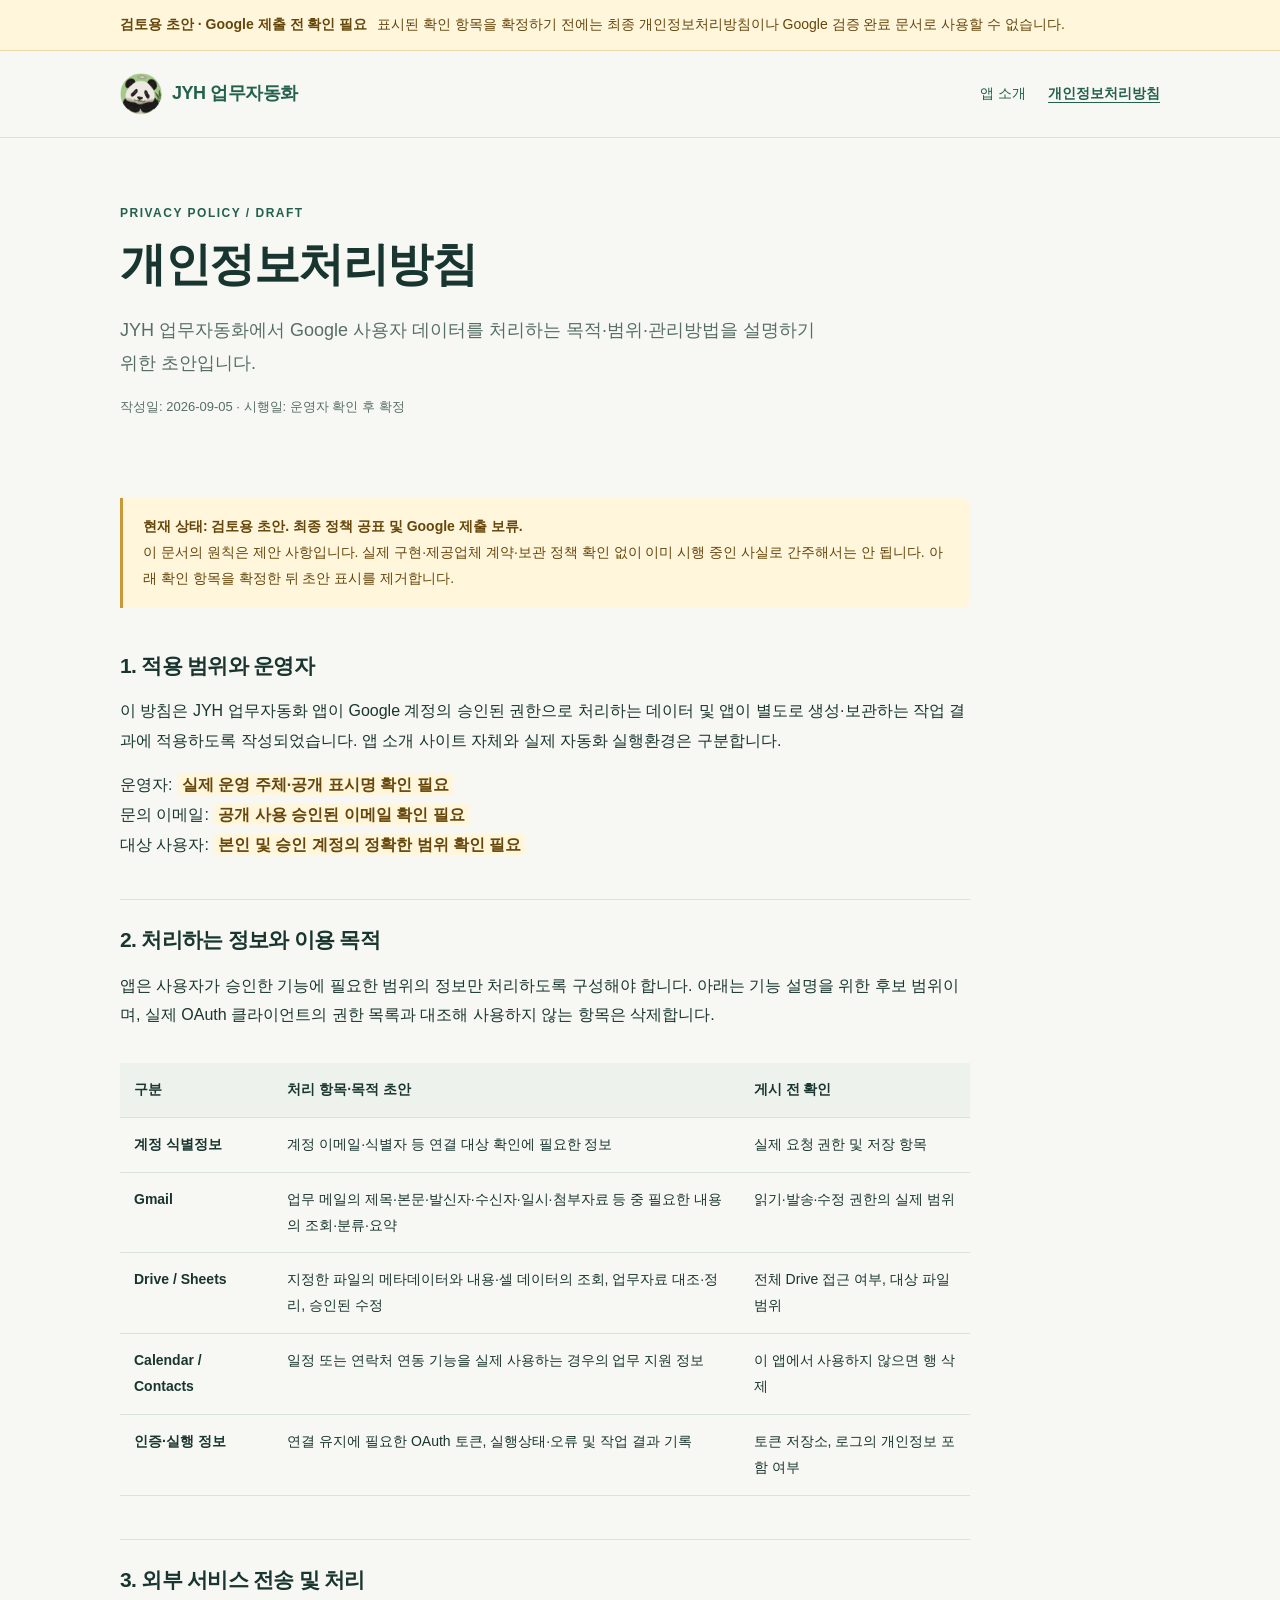
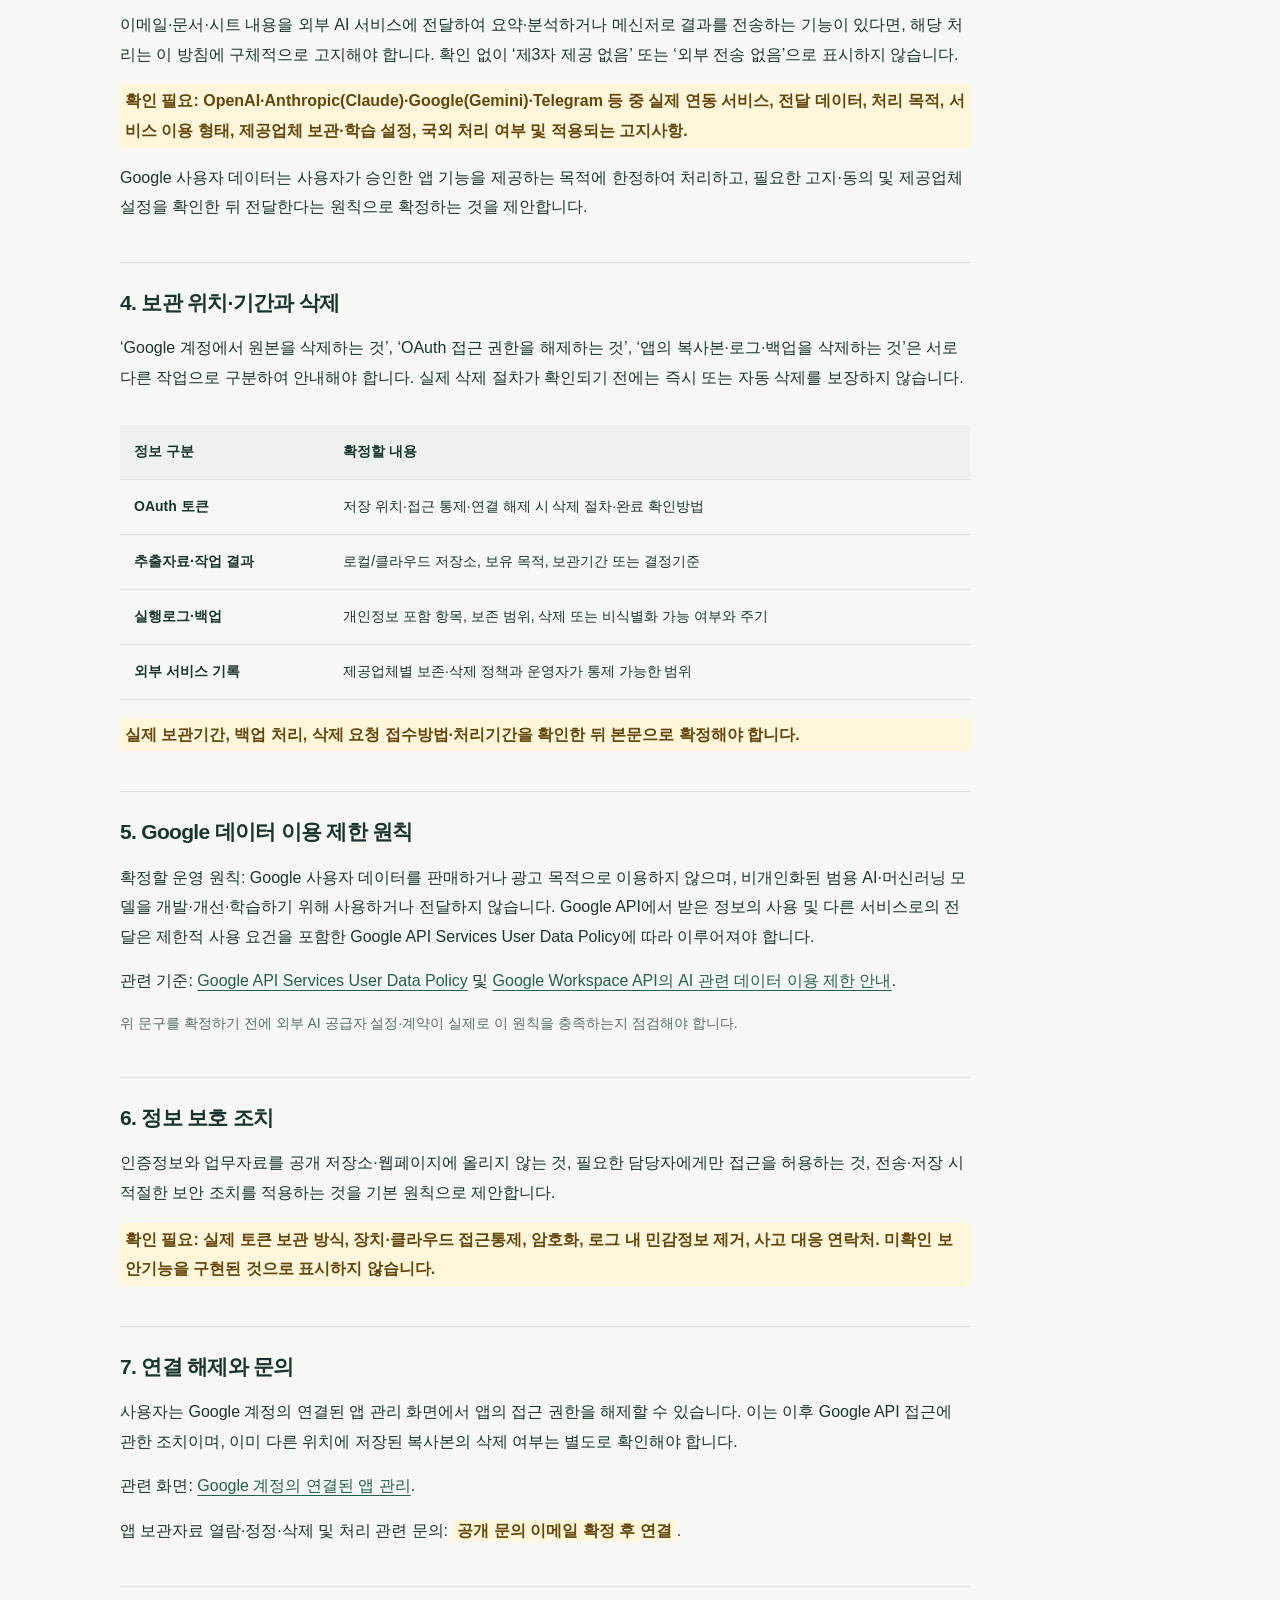
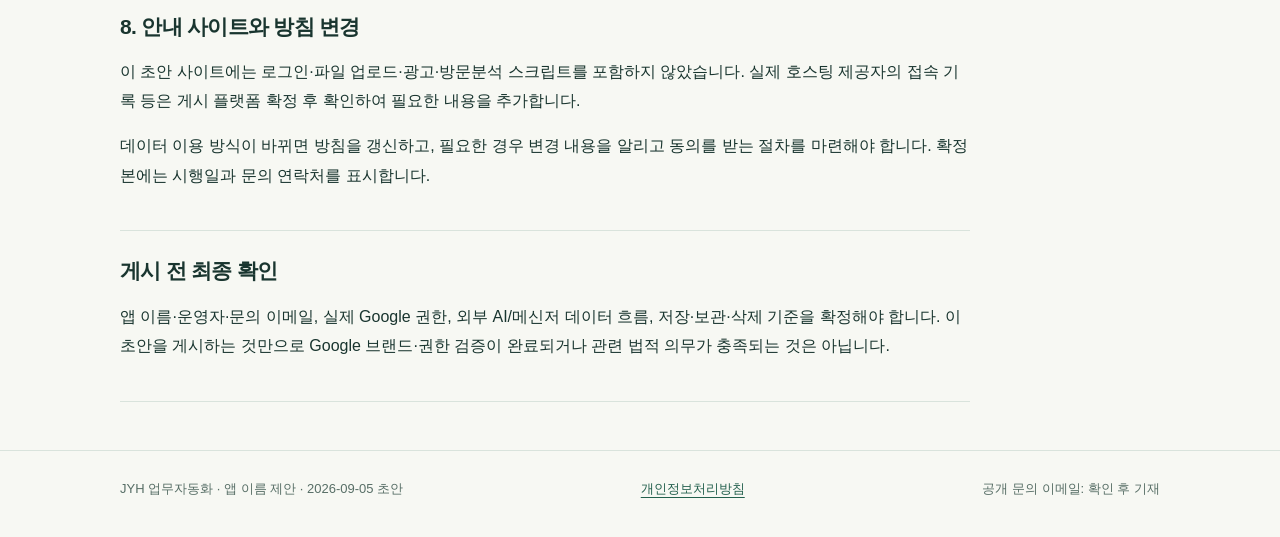
==== privacy.html @ 29103de3 "Add review-only OAuth information site and panda logo" ====
<!doctype html>
<html lang="ko">
<head>
<meta charset="utf-8">
<meta name="viewport" content="width=device-width,initial-scale=1">
<meta name="robots" content="noindex,nofollow">
<meta name="referrer" content="no-referrer">
<meta name="description" content="JYH 업무자동화 앱 소개 및 개인정보처리방침 검토용 초안">
<title>개인정보처리방침 — 검토용 초안 | JYH 업무자동화</title>
<link rel="stylesheet" href="styles.css">
</head>
<body>
<div class="draft">
<div class="wrap">
<strong>검토용 초안 · Google 제출 전 확인 필요</strong>표시된 확인 항목을 확정하기 전에는 최종 개인정보처리방침이나 Google 검증 완료 문서로 사용할 수 없습니다.</div>
</div>
<header>
<div class="wrap nav">
<a class="brand" href="index.html">
<img src="panda-oauth-120.png" alt="팬더 앱 로고" width="42" height="42">JYH 업무자동화</a>
<nav class="links" aria-label="주 메뉴">
<a href="index.html">앱 소개</a>
<a href="privacy.html" aria-current="page">개인정보처리방침</a>
</nav>
</div>
</header>
<main class="wrap">
<section class="hero" style="grid-template-columns:1fr">
<div>
<p class="eyebrow">PRIVACY POLICY / DRAFT</p>
<h1>개인정보처리방침</h1>
<p class="lead">JYH 업무자동화에서 Google 사용자 데이터를 처리하는 목적·범위·관리방법을 설명하기 위한 초안입니다.</p>
<p class="meta">작성일: 2026-09-05 · 시행일: 운영자 확인 후 확정</p>
</div>
</section>
<div class="article">
<div class="note">
<strong>현재 상태: 검토용 초안. 최종 정책 공표 및 Google 제출 보류.</strong>
<br>이 문서의 원칙은 제안 사항입니다. 실제 구현·제공업체 계약·보관 정책 확인 없이 이미 시행 중인 사실로 간주해서는 안 됩니다. 아래 확인 항목을 확정한 뒤 초안 표시를 제거합니다.</div>
<section>
<h2>1. 적용 범위와 운영자</h2>
<p>이 방침은 JYH 업무자동화 앱이 Google 계정의 승인된 권한으로 처리하는 데이터 및 앱이 별도로 생성·보관하는 작업 결과에 적용하도록 작성되었습니다. 앱 소개 사이트 자체와 실제 자동화 실행환경은 구분합니다.</p>
<p>운영자: <span class="pending">실제 운영 주체·공개 표시명 확인 필요</span>
<br>문의 이메일: <span class="pending">공개 사용 승인된 이메일 확인 필요</span>
<br>대상 사용자: <span class="pending">본인 및 승인 계정의 정확한 범위 확인 필요</span>
</p>
</section>
<section>
<h2>2. 처리하는 정보와 이용 목적</h2>
<p>앱은 사용자가 승인한 기능에 필요한 범위의 정보만 처리하도록 구성해야 합니다. 아래는 기능 설명을 위한 후보 범위이며, 실제 OAuth 클라이언트의 권한 목록과 대조해 사용하지 않는 항목은 삭제합니다.</p>
<div class="table-scroll">
<table>
<thead>
<tr>
<th>구분</th>
<th>처리 항목·목적 초안</th>
<th>게시 전 확인</th>
</tr>
</thead>
<tbody>
<tr>
<td>계정 식별정보</td>
<td>계정 이메일·식별자 등 연결 대상 확인에 필요한 정보</td>
<td>실제 요청 권한 및 저장 항목</td>
</tr>
<tr>
<td>Gmail</td>
<td>업무 메일의 제목·본문·발신자·수신자·일시·첨부자료 등 중 필요한 내용의 조회·분류·요약</td>
<td>읽기·발송·수정 권한의 실제 범위</td>
</tr>
<tr>
<td>Drive / Sheets</td>
<td>지정한 파일의 메타데이터와 내용·셀 데이터의 조회, 업무자료 대조·정리, 승인된 수정</td>
<td>전체 Drive 접근 여부, 대상 파일 범위</td>
</tr>
<tr>
<td>Calendar / Contacts</td>
<td>일정 또는 연락처 연동 기능을 실제 사용하는 경우의 업무 지원 정보</td>
<td>이 앱에서 사용하지 않으면 행 삭제</td>
</tr>
<tr>
<td>인증·실행 정보</td>
<td>연결 유지에 필요한 OAuth 토큰, 실행상태·오류 및 작업 결과 기록</td>
<td>토큰 저장소, 로그의 개인정보 포함 여부</td>
</tr>
</tbody>
</table>
</div>
</section>
<section>
<h2>3. 외부 서비스 전송 및 처리</h2>
<p>이메일·문서·시트 내용을 외부 AI 서비스에 전달하여 요약·분석하거나 메신저로 결과를 전송하는 기능이 있다면, 해당 처리는 이 방침에 구체적으로 고지해야 합니다. 확인 없이 ‘제3자 제공 없음’ 또는 ‘외부 전송 없음’으로 표시하지 않습니다.</p>
<p class="pending">확인 필요: OpenAI·Anthropic(Claude)·Google(Gemini)·Telegram 등 중 실제 연동 서비스, 전달 데이터, 처리 목적, 서비스 이용 형태, 제공업체 보관·학습 설정, 국외 처리 여부 및 적용되는 고지사항.</p>
<p>Google 사용자 데이터는 사용자가 승인한 앱 기능을 제공하는 목적에 한정하여 처리하고, 필요한 고지·동의 및 제공업체 설정을 확인한 뒤 전달한다는 원칙으로 확정하는 것을 제안합니다.</p>
</section>
<section>
<h2>4. 보관 위치·기간과 삭제</h2>
<p>‘Google 계정에서 원본을 삭제하는 것’, ‘OAuth 접근 권한을 해제하는 것’, ‘앱의 복사본·로그·백업을 삭제하는 것’은 서로 다른 작업으로 구분하여 안내해야 합니다. 실제 삭제 절차가 확인되기 전에는 즉시 또는 자동 삭제를 보장하지 않습니다.</p>
<div class="table-scroll">
<table>
<thead>
<tr>
<th>정보 구분</th>
<th>확정할 내용</th>
</tr>
</thead>
<tbody>
<tr>
<td>OAuth 토큰</td>
<td>저장 위치·접근 통제·연결 해제 시 삭제 절차·완료 확인방법</td>
</tr>
<tr>
<td>추출자료·작업 결과</td>
<td>로컬/클라우드 저장소, 보유 목적, 보관기간 또는 결정기준</td>
</tr>
<tr>
<td>실행로그·백업</td>
<td>개인정보 포함 항목, 보존 범위, 삭제 또는 비식별화 가능 여부와 주기</td>
</tr>
<tr>
<td>외부 서비스 기록</td>
<td>제공업체별 보존·삭제 정책과 운영자가 통제 가능한 범위</td>
</tr>
</tbody>
</table>
</div>
<p class="pending">실제 보관기간, 백업 처리, 삭제 요청 접수방법·처리기간을 확인한 뒤 본문으로 확정해야 합니다.</p>
</section>
<section>
<h2>5. Google 데이터 이용 제한 원칙</h2>
<p>확정할 운영 원칙: Google 사용자 데이터를 판매하거나 광고 목적으로 이용하지 않으며, 비개인화된 범용 AI·머신러닝 모델을 개발·개선·학습하기 위해 사용하거나 전달하지 않습니다. Google API에서 받은 정보의 사용 및 다른 서비스로의 전달은 제한적 사용 요건을 포함한 Google API Services User Data Policy에 따라 이루어져야 합니다.</p>
<p>관련 기준: <a href="https://developers.google.com/terms/api-services-user-data-policy" rel="noreferrer">Google API Services User Data Policy</a> 및 <a href="https://workspace.google.com/blog/ai-and-machine-learning/api-policy-protections" rel="noreferrer">Google Workspace API의 AI 관련 데이터 이용 제한 안내</a>.</p>
<p class="small">위 문구를 확정하기 전에 외부 AI 공급자 설정·계약이 실제로 이 원칙을 충족하는지 점검해야 합니다.</p>
</section>
<section>
<h2>6. 정보 보호 조치</h2>
<p>인증정보와 업무자료를 공개 저장소·웹페이지에 올리지 않는 것, 필요한 담당자에게만 접근을 허용하는 것, 전송·저장 시 적절한 보안 조치를 적용하는 것을 기본 원칙으로 제안합니다.</p>
<p class="pending">확인 필요: 실제 토큰 보관 방식, 장치·클라우드 접근통제, 암호화, 로그 내 민감정보 제거, 사고 대응 연락처. 미확인 보안기능을 구현된 것으로 표시하지 않습니다.</p>
</section>
<section>
<h2>7. 연결 해제와 문의</h2>
<p>사용자는 Google 계정의 연결된 앱 관리 화면에서 앱의 접근 권한을 해제할 수 있습니다. 이는 이후 Google API 접근에 관한 조치이며, 이미 다른 위치에 저장된 복사본의 삭제 여부는 별도로 확인해야 합니다.</p>
<p>관련 화면: <a href="https://myaccount.google.com/connections" rel="noreferrer">Google 계정의 연결된 앱 관리</a>.</p>
<p>앱 보관자료 열람·정정·삭제 및 처리 관련 문의: <span class="pending">공개 문의 이메일 확정 후 연결</span>.</p>
</section>
<section>
<h2>8. 안내 사이트와 방침 변경</h2>
<p>이 초안 사이트에는 로그인·파일 업로드·광고·방문분석 스크립트를 포함하지 않았습니다. 실제 호스팅 제공자의 접속 기록 등은 게시 플랫폼 확정 후 확인하여 필요한 내용을 추가합니다.</p>
<p>데이터 이용 방식이 바뀌면 방침을 갱신하고, 필요한 경우 변경 내용을 알리고 동의를 받는 절차를 마련해야 합니다. 확정본에는 시행일과 문의 연락처를 표시합니다.</p>
</section>
<section>
<h2>게시 전 최종 확인</h2>
<p>앱 이름·운영자·문의 이메일, 실제 Google 권한, 외부 AI/메신저 데이터 흐름, 저장·보관·삭제 기준을 확정해야 합니다. 이 초안을 게시하는 것만으로 Google 브랜드·권한 검증이 완료되거나 관련 법적 의무가 충족되는 것은 아닙니다.</p>
</section>
</div>
</main>
<footer>
<div class="wrap footerrow">
<span>JYH 업무자동화 · 앱 이름 제안 · 2026-09-05 초안</span>
<a href="privacy.html">개인정보처리방침</a>
<span>공개 문의 이메일: 확인 후 기재</span>
</div>
</footer>
</body>
</html>
---- styles.css ----
:root{color-scheme:light;--ink:#19352f;--muted:#576e66;--green:#23604d;--line:#d9e3dc;--bg:#f7f8f3;--paper:#ffffff;--note:#fff6dc;--noteink:#65460b}
*{box-sizing:border-box}html{scroll-behavior:smooth}body{margin:0;background:var(--bg);color:var(--ink);font-family:-apple-system,BlinkMacSystemFont,"Segoe UI","Apple SD Gothic Neo","Malgun Gothic",sans-serif;font-size:16px;line-height:1.85}a{color:var(--green);text-underline-offset:4px}a:focus-visible{outline:3px solid #23604d;outline-offset:5px}.wrap{width:min(100% - 40px,1040px);margin:auto}.draft{background:var(--note);color:var(--noteink);border-bottom:1px solid #ead9a4;font-size:14px;padding:12px 0}.draft strong{display:inline-block;margin-right:10px}header{padding:22px 0;border-bottom:1px solid var(--line)}.nav{display:flex;align-items:center;justify-content:space-between;gap:20px}.brand{font-weight:750;text-decoration:none;font-size:18px;letter-spacing:-.5px;display:flex;align-items:center;gap:10px}.brand img{width:42px;height:42px}.links{display:flex;flex-wrap:wrap;gap:22px}.links a{font-size:14px;text-decoration:none}.links a[aria-current]{text-decoration:underline;font-weight:700}.hero{display:grid;grid-template-columns:1fr 168px;gap:36px;align-items:center;padding:64px 0 46px}.hero img{width:160px;height:160px;border-radius:50%}.eyebrow{font-size:12px;font-weight:750;letter-spacing:1.5px;color:var(--green);margin:0 0 12px}h1{font-size:clamp(30px,4.5vw,46px);line-height:1.25;letter-spacing:-1.5px;margin:0 0 20px}h2{font-size:24px;line-height:1.4;letter-spacing:-.7px;margin:0 0 16px}h3{font-size:18px;line-height:1.5;margin:0 0 12px}p{margin:0 0 15px}.lead{font-size:18px;color:var(--muted);max-width:700px}.meta{font-size:13px;color:var(--muted)}.badge{display:inline-block;border:1px solid var(--line);border-radius:100px;padding:4px 13px;margin:4px 7px 0 0;font-size:12px;font-weight:650}.grid{display:grid;grid-template-columns:repeat(3,1fr);gap:18px}.card{background:var(--paper);border:1px solid var(--line);border-radius:18px;padding:26px}.card p{font-size:15px;color:var(--muted);margin-bottom:0}.num{font-size:12px;font-weight:800;color:var(--green);margin-bottom:12px}.section{padding:34px 0}.panel{background:#e9f0e9;border-radius:20px;padding:32px}.button{display:inline-block;margin-top:8px;background:var(--green);color:white;text-decoration:none;border-radius:9px;padding:10px 18px;font-size:14px;font-weight:700}.note{border-left:3px solid #c89936;background:var(--note);padding:16px 20px;border-radius:0 8px 8px 0;font-size:14px;color:var(--noteink);margin:18px 0}.pending{color:var(--noteink);background:var(--note);font-weight:650;padding:2px 5px;border-radius:4px}.article{max-width:850px}.article section{padding:25px 0;border-bottom:1px solid var(--line)}.article h2{font-size:21px}.table-scroll{overflow-x:auto}table{width:100%;border-collapse:collapse;font-size:14px;margin:18px 0}th,td{text-align:left;vertical-align:top;padding:14px;border-bottom:1px solid var(--line)}th{background:#edf2ed;font-weight:700}td:first-child{min-width:130px;font-weight:650}footer{margin-top:48px;border-top:1px solid var(--line);padding:26px 0 36px;font-size:13px;color:var(--muted)}.footerrow{display:flex;flex-wrap:wrap;justify-content:space-between;gap:12px}.small{font-size:14px;color:var(--muted)}@media(max-width:700px){.wrap{width:min(100% - 32px,1040px)}.nav{align-items:flex-start;flex-direction:column;gap:12px}.hero{grid-template-columns:1fr;gap:18px;padding:40px 0 24px}.hero img{grid-row:1;width:108px;height:108px}.grid{grid-template-columns:1fr}.card{padding:22px}.panel{padding:24px}h1{font-size:34px}.section{padding:24px 0}}@media print{body{background:white}.draft{border:1px solid #999}.button{background:none;color:#000}.nav,.hero img{display:none}a{color:inherit}.card,.panel{break-inside:avoid}}
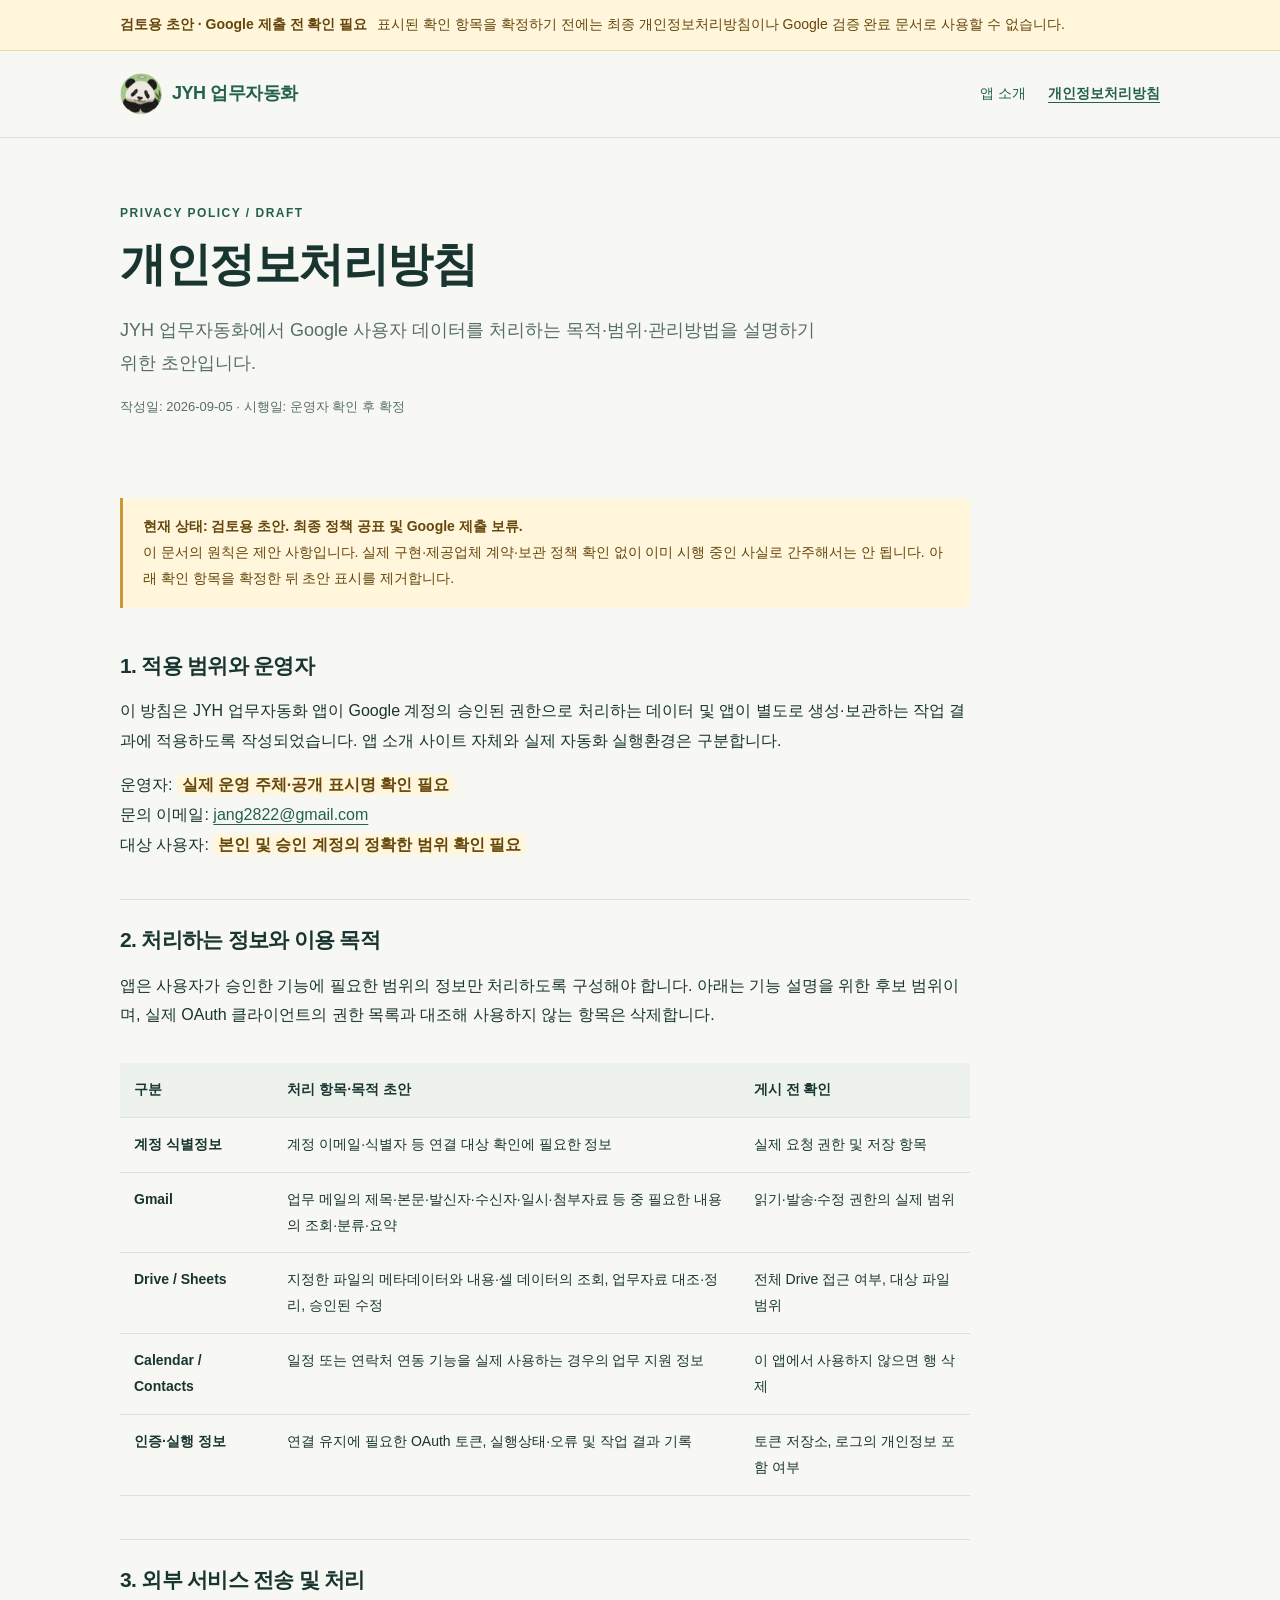
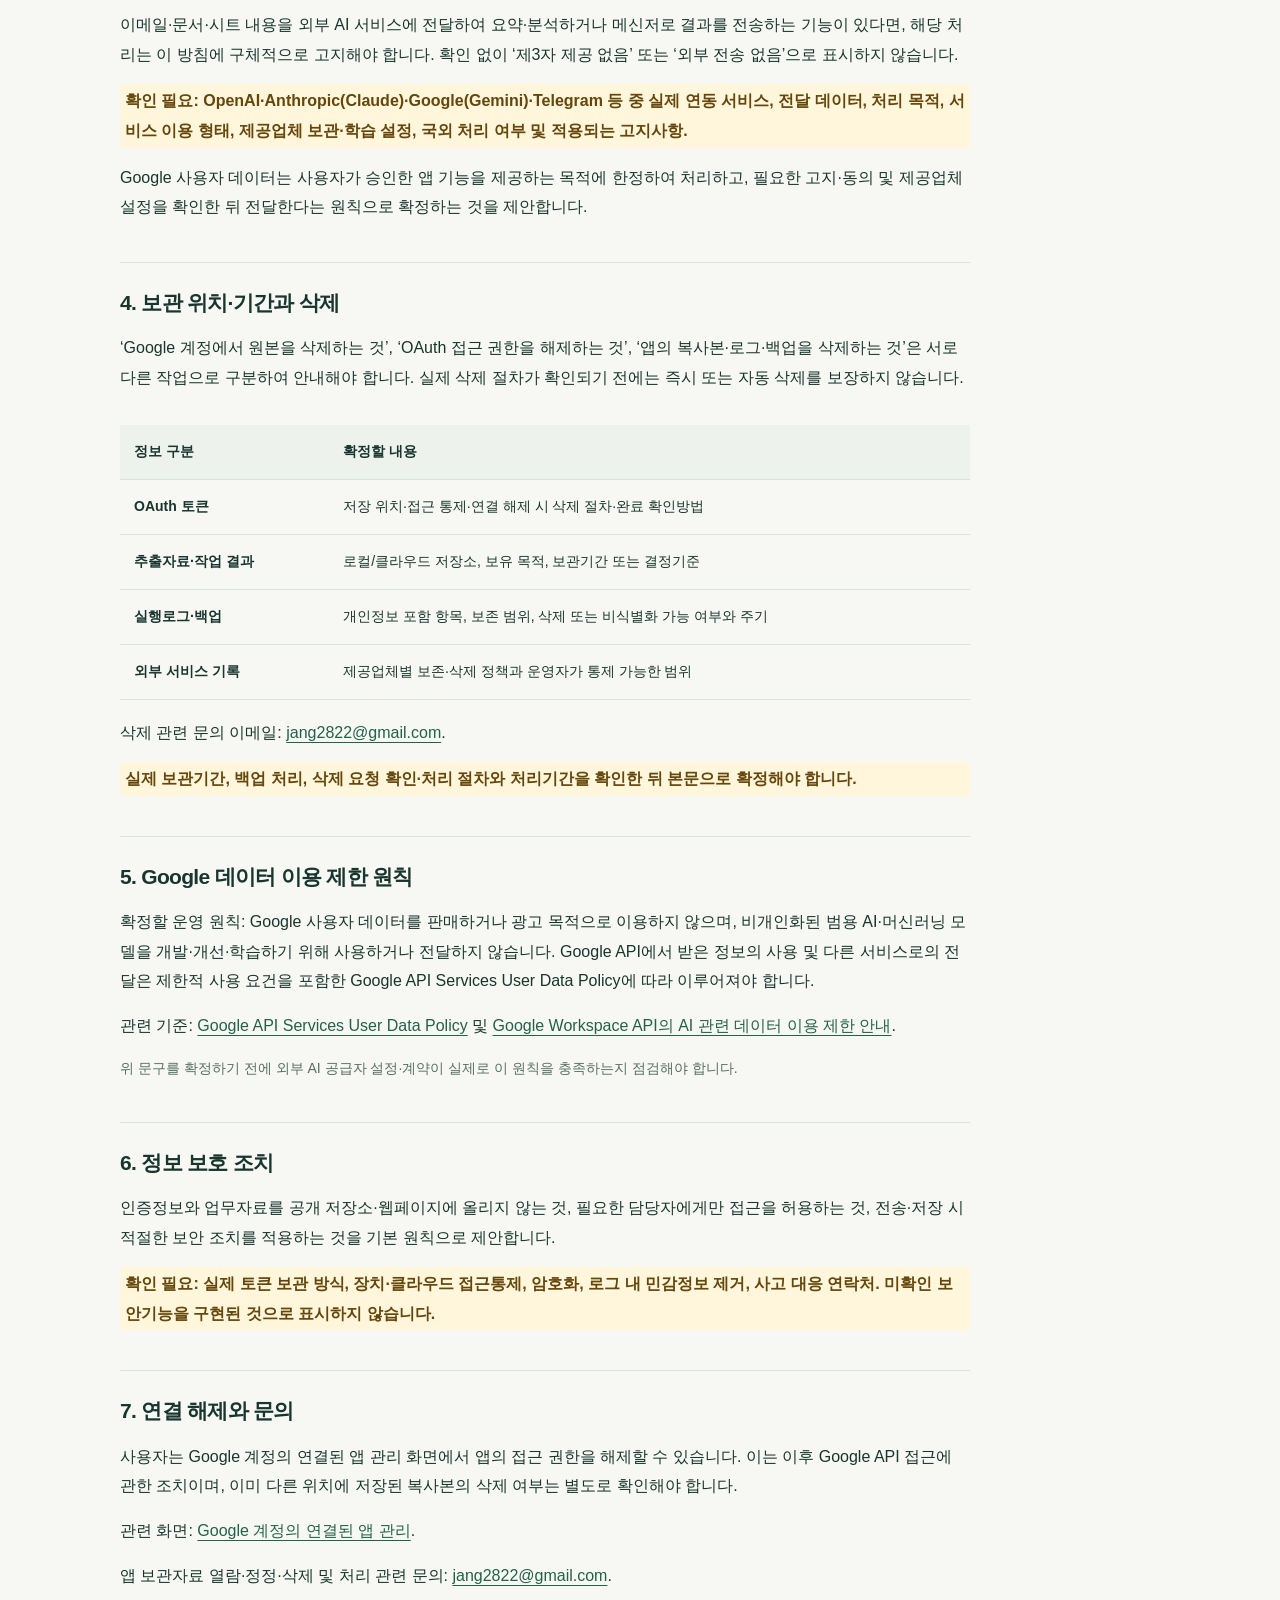
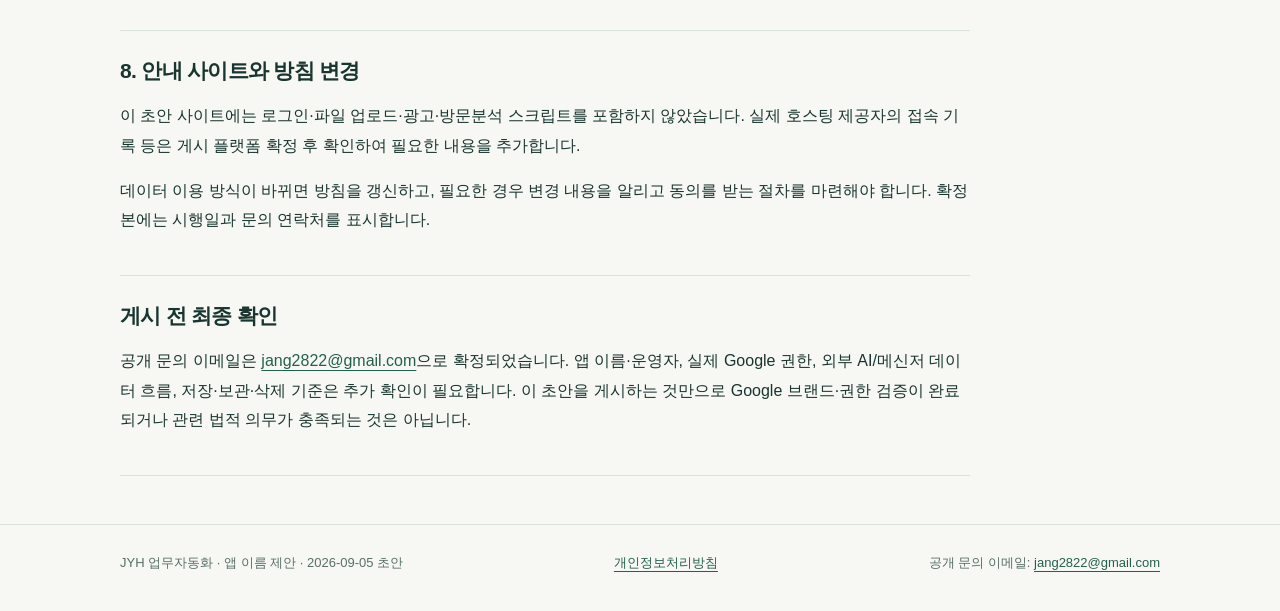
==== commit 6f67e56c: "docs: apply approved privacy contact email while retaining draft status" ====
--- a/privacy.html
+++ b/privacy.html
@@ -41,7 +41,7 @@
 <h2>1. 적용 범위와 운영자</h2>
 <p>이 방침은 JYH 업무자동화 앱이 Google 계정의 승인된 권한으로 처리하는 데이터 및 앱이 별도로 생성·보관하는 작업 결과에 적용하도록 작성되었습니다. 앱 소개 사이트 자체와 실제 자동화 실행환경은 구분합니다.</p>
 <p>운영자: <span class="pending">실제 운영 주체·공개 표시명 확인 필요</span>
-<br>문의 이메일: <span class="pending">공개 사용 승인된 이메일 확인 필요</span>
+<br>문의 이메일: <a href="mailto:jang2822@gmail.com">jang2822@gmail.com</a>
 <br>대상 사용자: <span class="pending">본인 및 승인 계정의 정확한 범위 확인 필요</span>
 </p>
 </section>
@@ -124,7 +124,8 @@
 </tbody>
 </table>
 </div>
-<p class="pending">실제 보관기간, 백업 처리, 삭제 요청 접수방법·처리기간을 확인한 뒤 본문으로 확정해야 합니다.</p>
+<p>삭제 관련 문의 이메일: <a href="mailto:jang2822@gmail.com">jang2822@gmail.com</a>.</p>
+<p class="pending">실제 보관기간, 백업 처리, 삭제 요청 확인·처리 절차와 처리기간을 확인한 뒤 본문으로 확정해야 합니다.</p>
 </section>
 <section>
 <h2>5. Google 데이터 이용 제한 원칙</h2>
@@ -141,7 +142,7 @@
 <h2>7. 연결 해제와 문의</h2>
 <p>사용자는 Google 계정의 연결된 앱 관리 화면에서 앱의 접근 권한을 해제할 수 있습니다. 이는 이후 Google API 접근에 관한 조치이며, 이미 다른 위치에 저장된 복사본의 삭제 여부는 별도로 확인해야 합니다.</p>
 <p>관련 화면: <a href="https://myaccount.google.com/connections" rel="noreferrer">Google 계정의 연결된 앱 관리</a>.</p>
-<p>앱 보관자료 열람·정정·삭제 및 처리 관련 문의: <span class="pending">공개 문의 이메일 확정 후 연결</span>.</p>
+<p>앱 보관자료 열람·정정·삭제 및 처리 관련 문의: <a href="mailto:jang2822@gmail.com">jang2822@gmail.com</a>.</p>
 </section>
 <section>
 <h2>8. 안내 사이트와 방침 변경</h2>
@@ -150,7 +151,7 @@
 </section>
 <section>
 <h2>게시 전 최종 확인</h2>
-<p>앱 이름·운영자·문의 이메일, 실제 Google 권한, 외부 AI/메신저 데이터 흐름, 저장·보관·삭제 기준을 확정해야 합니다. 이 초안을 게시하는 것만으로 Google 브랜드·권한 검증이 완료되거나 관련 법적 의무가 충족되는 것은 아닙니다.</p>
+<p>공개 문의 이메일은 <a href="mailto:jang2822@gmail.com">jang2822@gmail.com</a>으로 확정되었습니다. 앱 이름·운영자, 실제 Google 권한, 외부 AI/메신저 데이터 흐름, 저장·보관·삭제 기준은 추가 확인이 필요합니다. 이 초안을 게시하는 것만으로 Google 브랜드·권한 검증이 완료되거나 관련 법적 의무가 충족되는 것은 아닙니다.</p>
 </section>
 </div>
 </main>
@@ -158,7 +159,7 @@
 <div class="wrap footerrow">
 <span>JYH 업무자동화 · 앱 이름 제안 · 2026-09-05 초안</span>
 <a href="privacy.html">개인정보처리방침</a>
-<span>공개 문의 이메일: 확인 후 기재</span>
+<span>공개 문의 이메일: <a href="mailto:jang2822@gmail.com">jang2822@gmail.com</a></span>
 </div>
 </footer>
 </body>
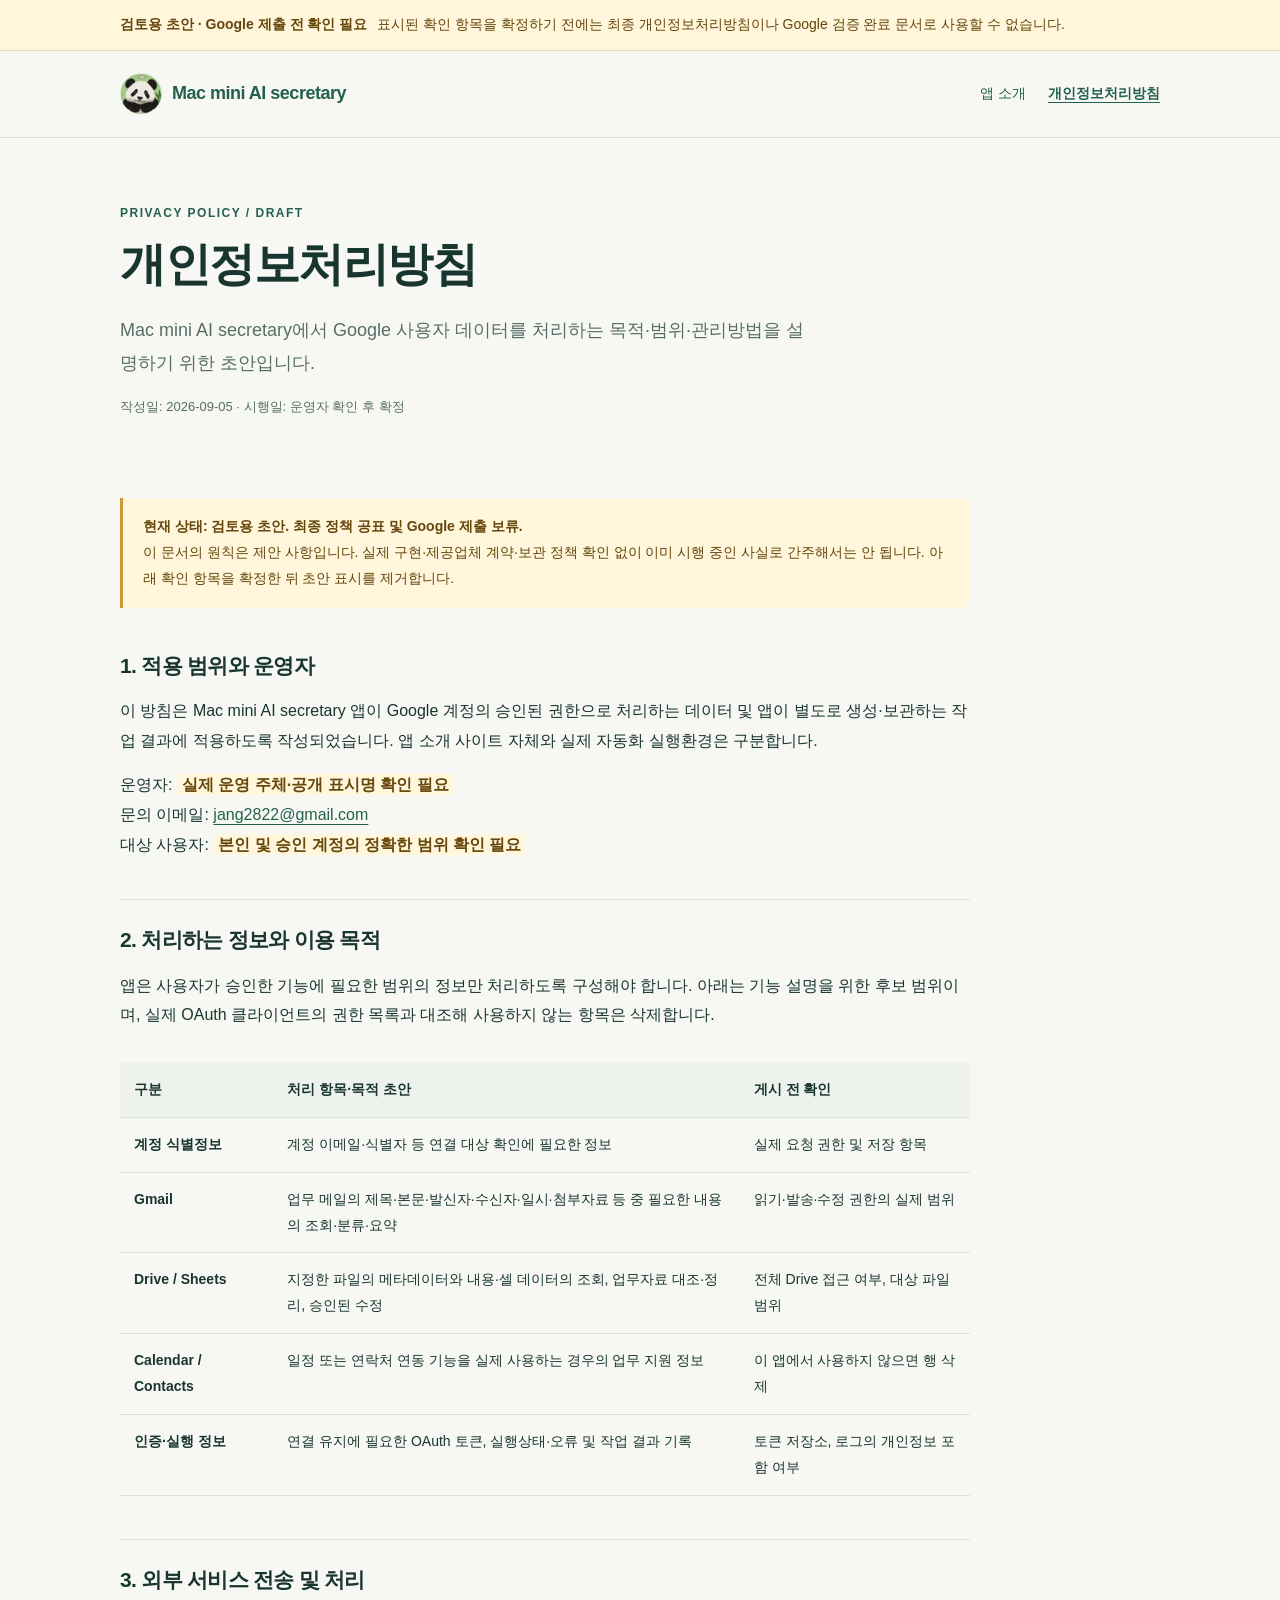
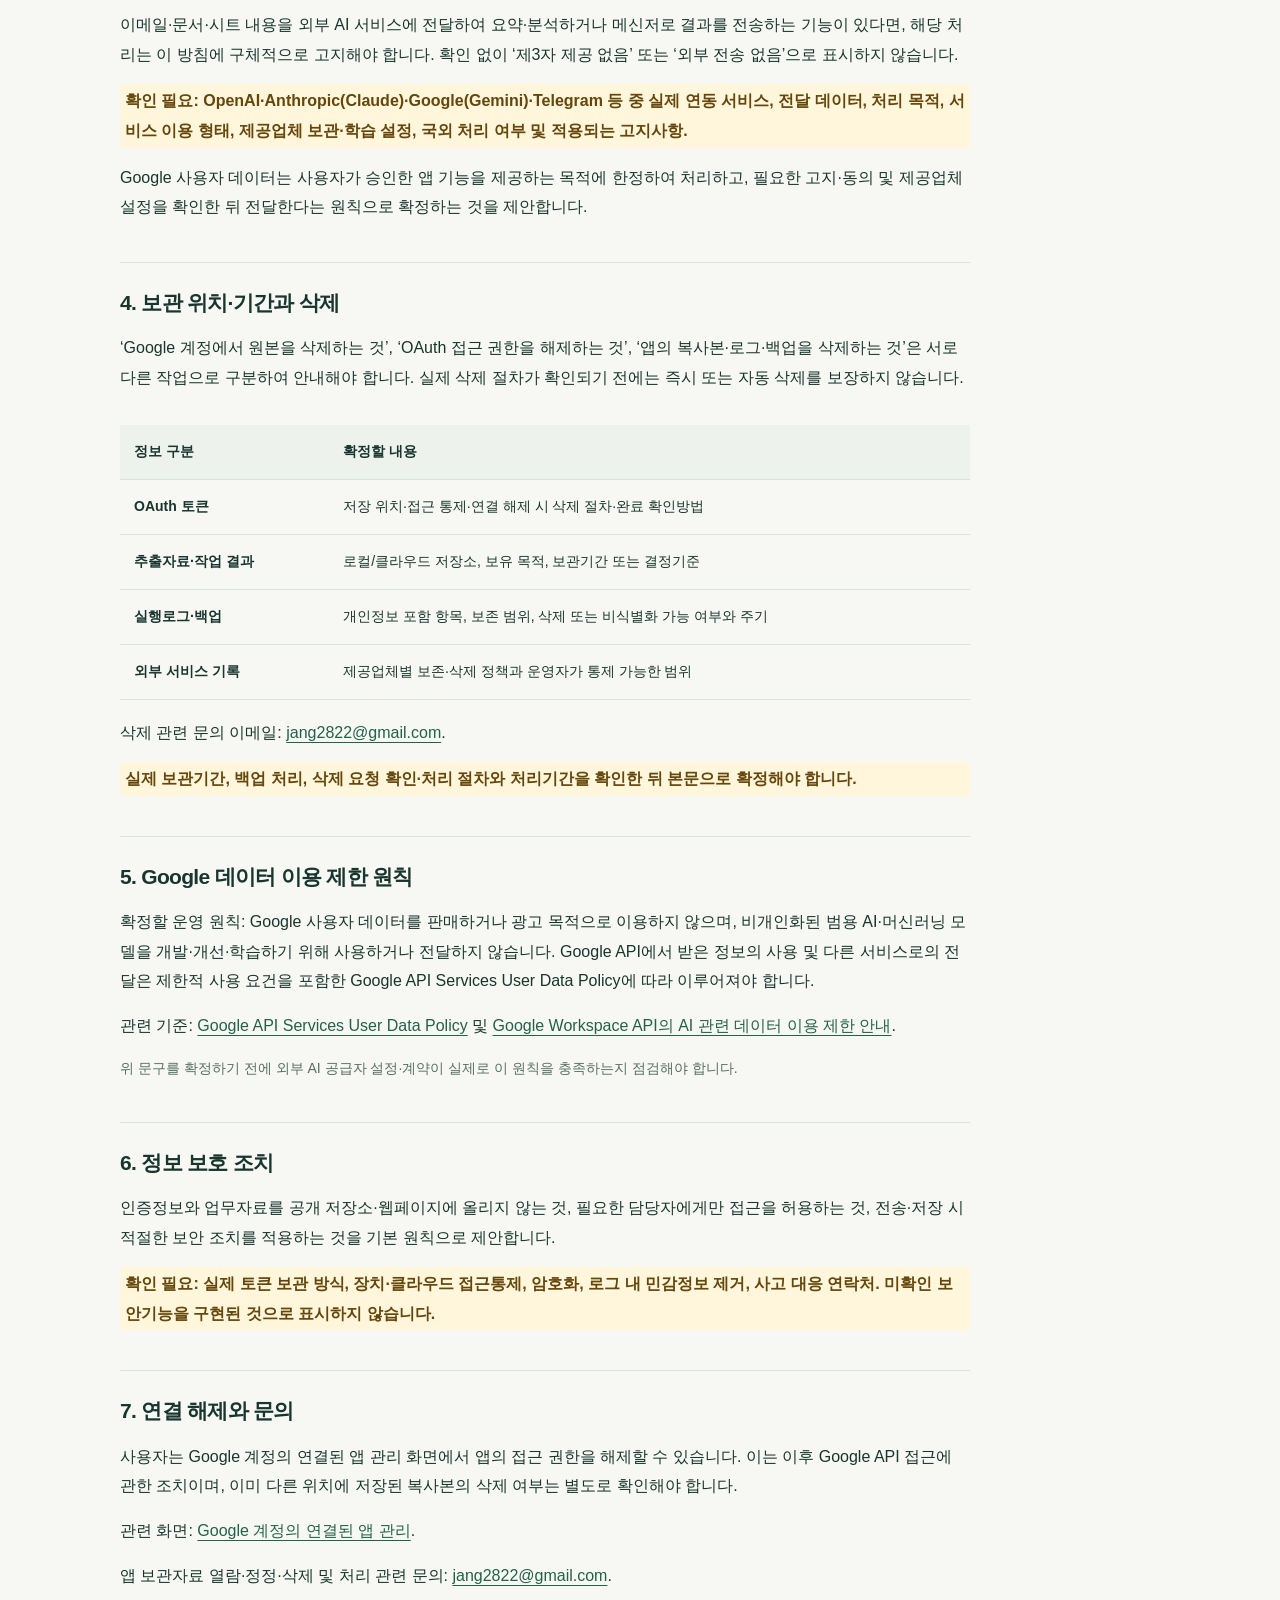
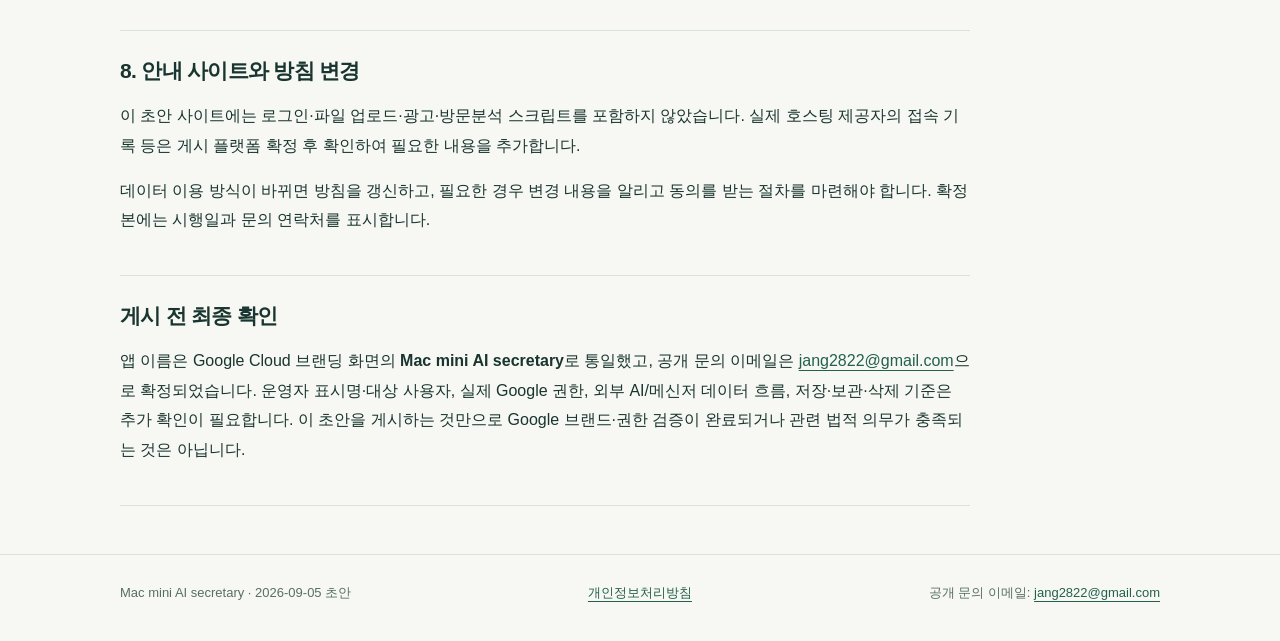
==== commit 7ec9ec5a: "docs: align privacy draft app name with confirmed OAuth branding without finalizing policy" ====
--- a/privacy.html
+++ b/privacy.html
@@ -5,8 +5,8 @@
 <meta name="viewport" content="width=device-width,initial-scale=1">
 <meta name="robots" content="noindex,nofollow">
 <meta name="referrer" content="no-referrer">
-<meta name="description" content="JYH 업무자동화 앱 소개 및 개인정보처리방침 검토용 초안">
-<title>개인정보처리방침 — 검토용 초안 | JYH 업무자동화</title>
+<meta name="description" content="Mac mini AI secretary 앱 소개 및 개인정보처리방침 검토용 초안">
+<title>개인정보처리방침 — 검토용 초안 | Mac mini AI secretary</title>
 <link rel="stylesheet" href="styles.css">
 </head>
 <body>
@@ -17,7 +17,7 @@
 <header>
 <div class="wrap nav">
 <a class="brand" href="index.html">
-<img src="panda-oauth-120.png" alt="팬더 앱 로고" width="42" height="42">JYH 업무자동화</a>
+<img src="panda-oauth-120.png" alt="팬더 앱 로고" width="42" height="42">Mac mini AI secretary</a>
 <nav class="links" aria-label="주 메뉴">
 <a href="index.html">앱 소개</a>
 <a href="privacy.html" aria-current="page">개인정보처리방침</a>
@@ -29,7 +29,7 @@
 <div>
 <p class="eyebrow">PRIVACY POLICY / DRAFT</p>
 <h1>개인정보처리방침</h1>
-<p class="lead">JYH 업무자동화에서 Google 사용자 데이터를 처리하는 목적·범위·관리방법을 설명하기 위한 초안입니다.</p>
+<p class="lead">Mac mini AI secretary에서 Google 사용자 데이터를 처리하는 목적·범위·관리방법을 설명하기 위한 초안입니다.</p>
 <p class="meta">작성일: 2026-09-05 · 시행일: 운영자 확인 후 확정</p>
 </div>
 </section>
@@ -39,7 +39,7 @@
 <br>이 문서의 원칙은 제안 사항입니다. 실제 구현·제공업체 계약·보관 정책 확인 없이 이미 시행 중인 사실로 간주해서는 안 됩니다. 아래 확인 항목을 확정한 뒤 초안 표시를 제거합니다.</div>
 <section>
 <h2>1. 적용 범위와 운영자</h2>
-<p>이 방침은 JYH 업무자동화 앱이 Google 계정의 승인된 권한으로 처리하는 데이터 및 앱이 별도로 생성·보관하는 작업 결과에 적용하도록 작성되었습니다. 앱 소개 사이트 자체와 실제 자동화 실행환경은 구분합니다.</p>
+<p>이 방침은 Mac mini AI secretary 앱이 Google 계정의 승인된 권한으로 처리하는 데이터 및 앱이 별도로 생성·보관하는 작업 결과에 적용하도록 작성되었습니다. 앱 소개 사이트 자체와 실제 자동화 실행환경은 구분합니다.</p>
 <p>운영자: <span class="pending">실제 운영 주체·공개 표시명 확인 필요</span>
 <br>문의 이메일: <a href="mailto:jang2822@gmail.com">jang2822@gmail.com</a>
 <br>대상 사용자: <span class="pending">본인 및 승인 계정의 정확한 범위 확인 필요</span>
@@ -151,13 +151,13 @@
 </section>
 <section>
 <h2>게시 전 최종 확인</h2>
-<p>공개 문의 이메일은 <a href="mailto:jang2822@gmail.com">jang2822@gmail.com</a>으로 확정되었습니다. 앱 이름·운영자, 실제 Google 권한, 외부 AI/메신저 데이터 흐름, 저장·보관·삭제 기준은 추가 확인이 필요합니다. 이 초안을 게시하는 것만으로 Google 브랜드·권한 검증이 완료되거나 관련 법적 의무가 충족되는 것은 아닙니다.</p>
+<p>앱 이름은 Google Cloud 브랜딩 화면의 <strong>Mac mini AI secretary</strong>로 통일했고, 공개 문의 이메일은 <a href="mailto:jang2822@gmail.com">jang2822@gmail.com</a>으로 확정되었습니다. 운영자 표시명·대상 사용자, 실제 Google 권한, 외부 AI/메신저 데이터 흐름, 저장·보관·삭제 기준은 추가 확인이 필요합니다. 이 초안을 게시하는 것만으로 Google 브랜드·권한 검증이 완료되거나 관련 법적 의무가 충족되는 것은 아닙니다.</p>
 </section>
 </div>
 </main>
 <footer>
 <div class="wrap footerrow">
-<span>JYH 업무자동화 · 앱 이름 제안 · 2026-09-05 초안</span>
+<span>Mac mini AI secretary · 2026-09-05 초안</span>
 <a href="privacy.html">개인정보처리방침</a>
 <span>공개 문의 이메일: <a href="mailto:jang2822@gmail.com">jang2822@gmail.com</a></span>
 </div>
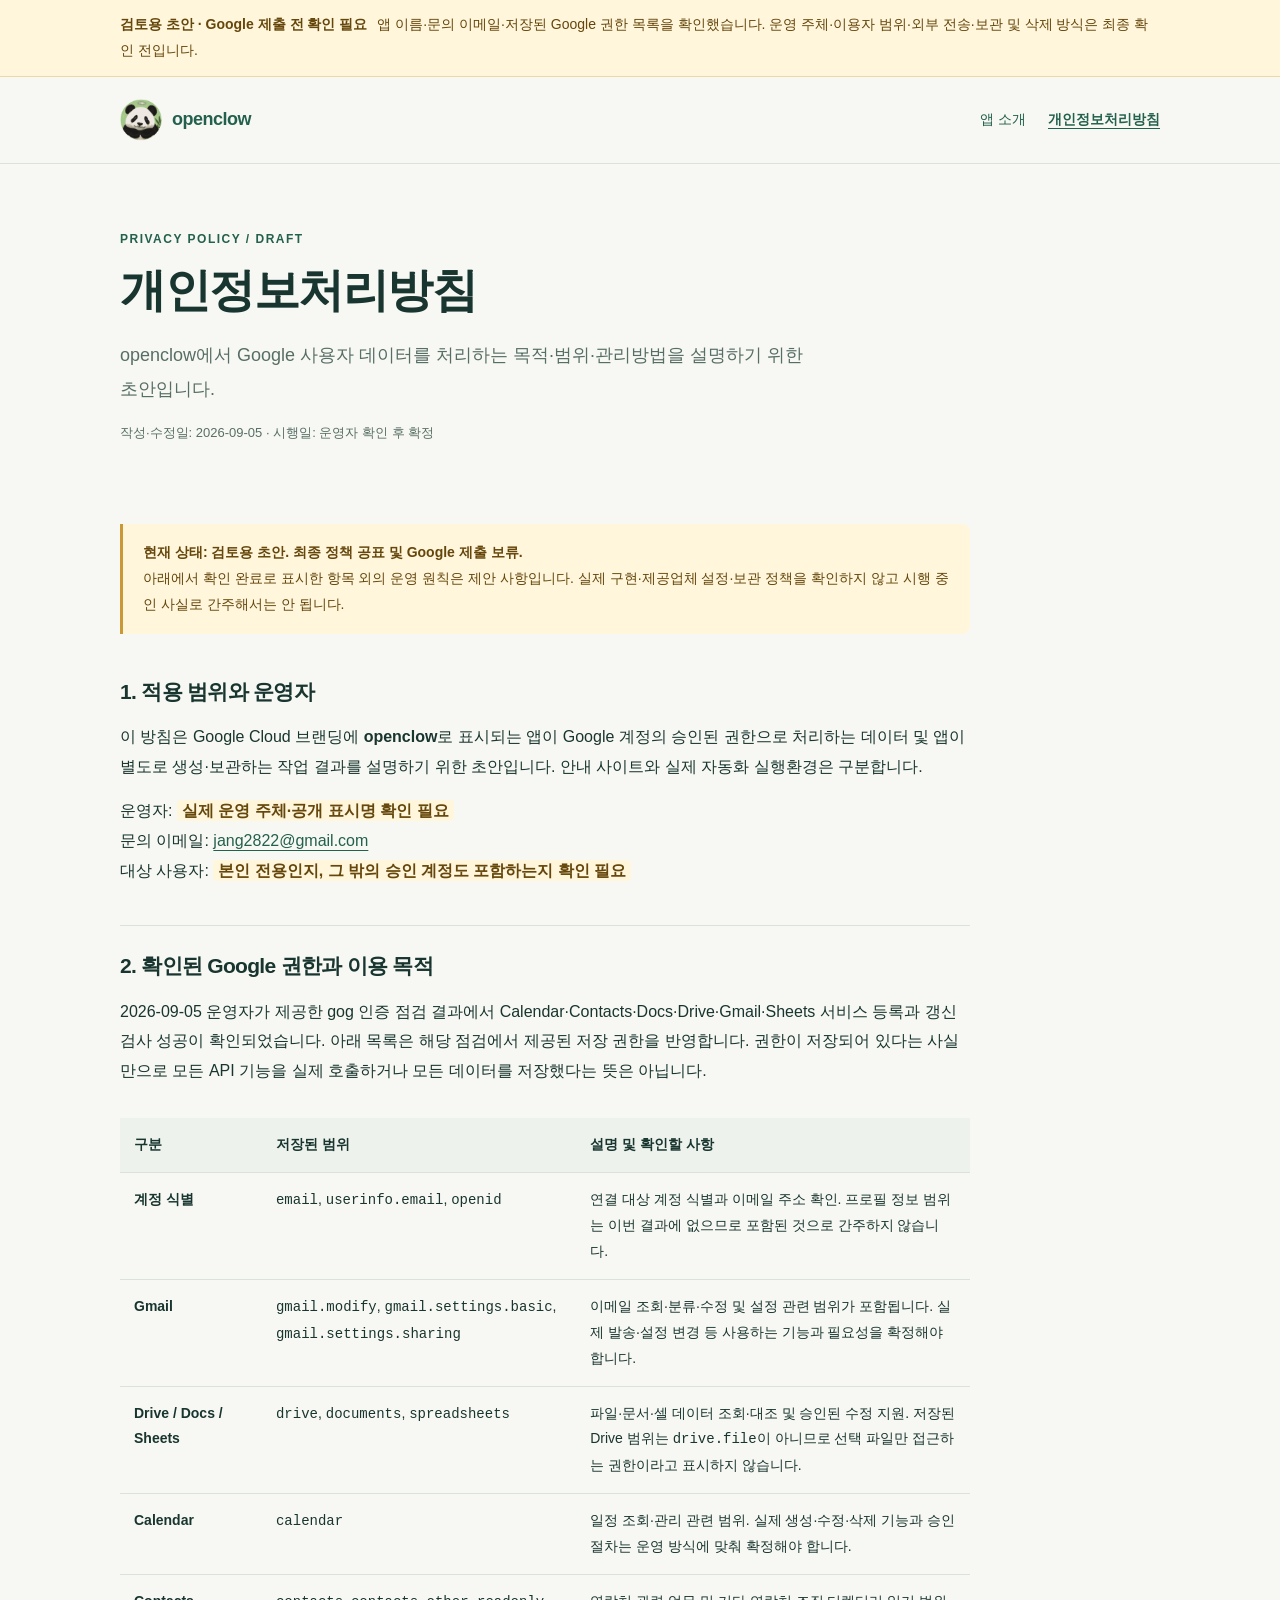
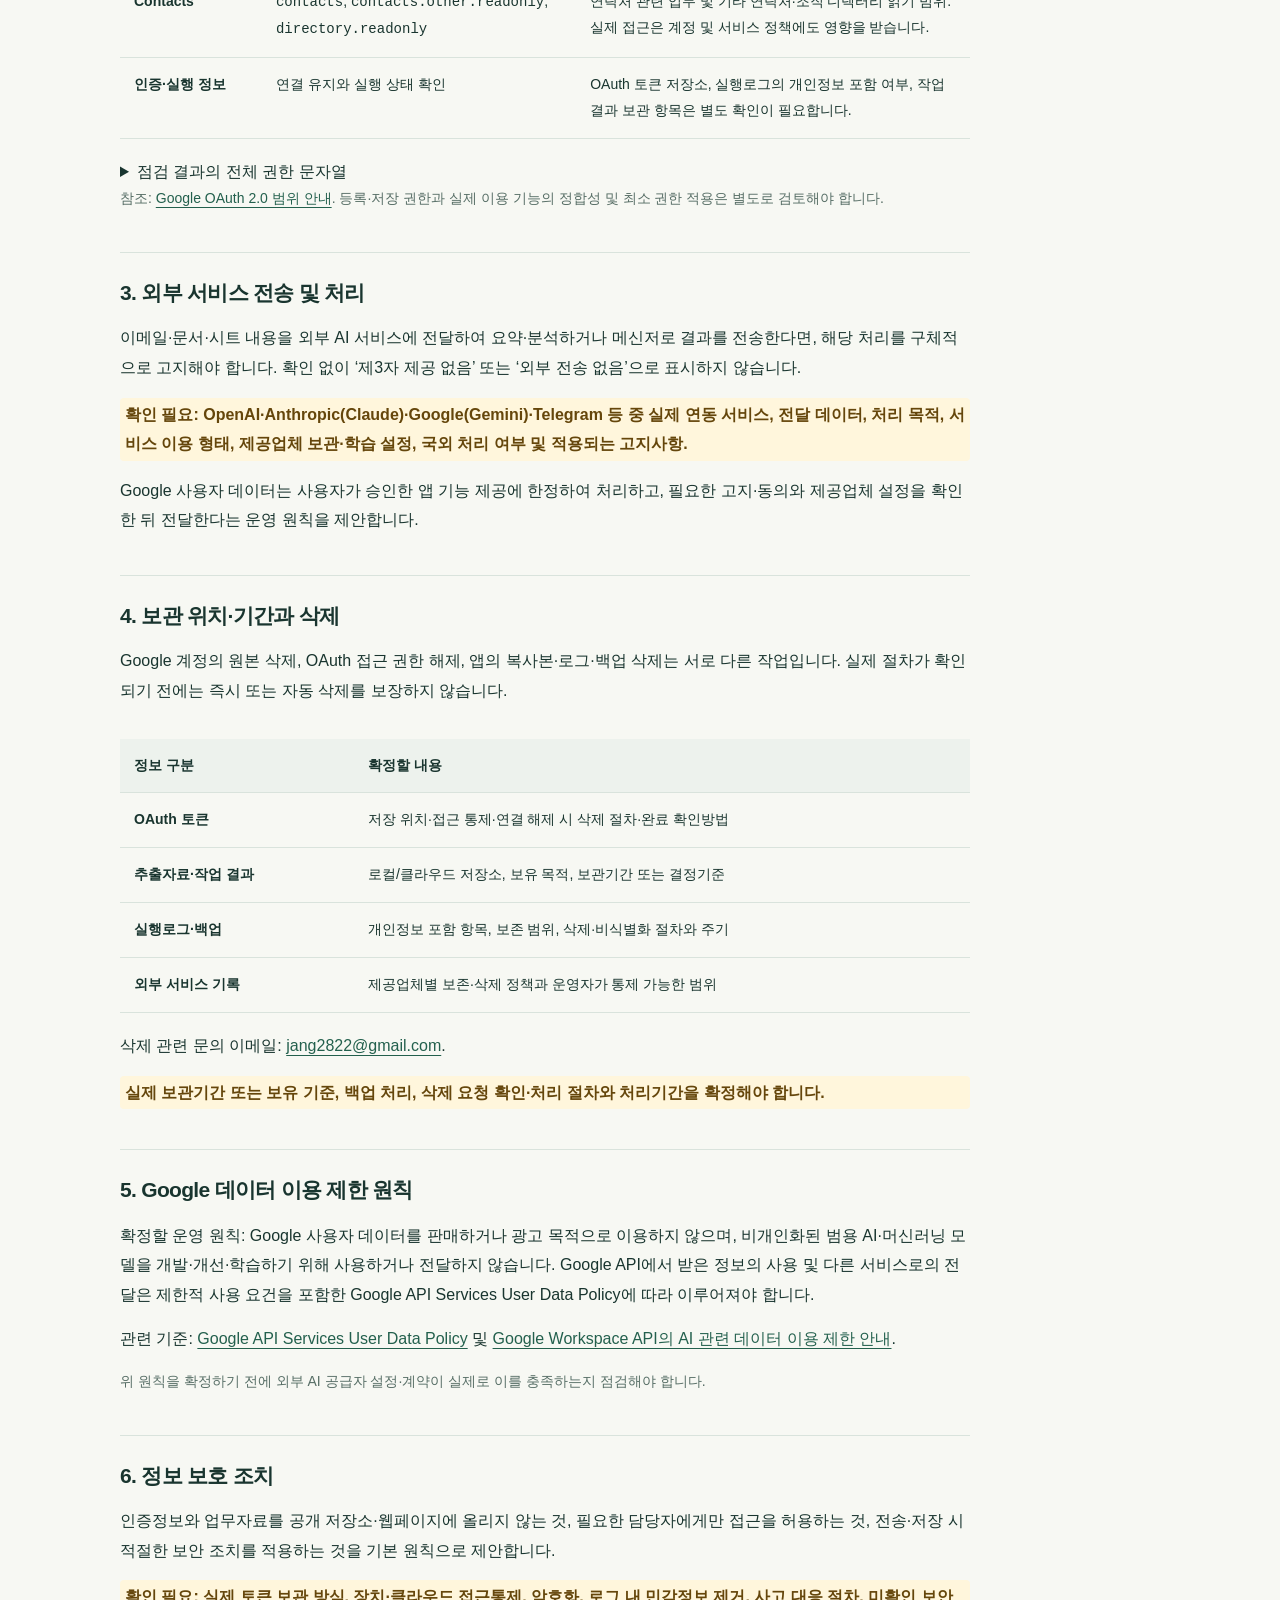
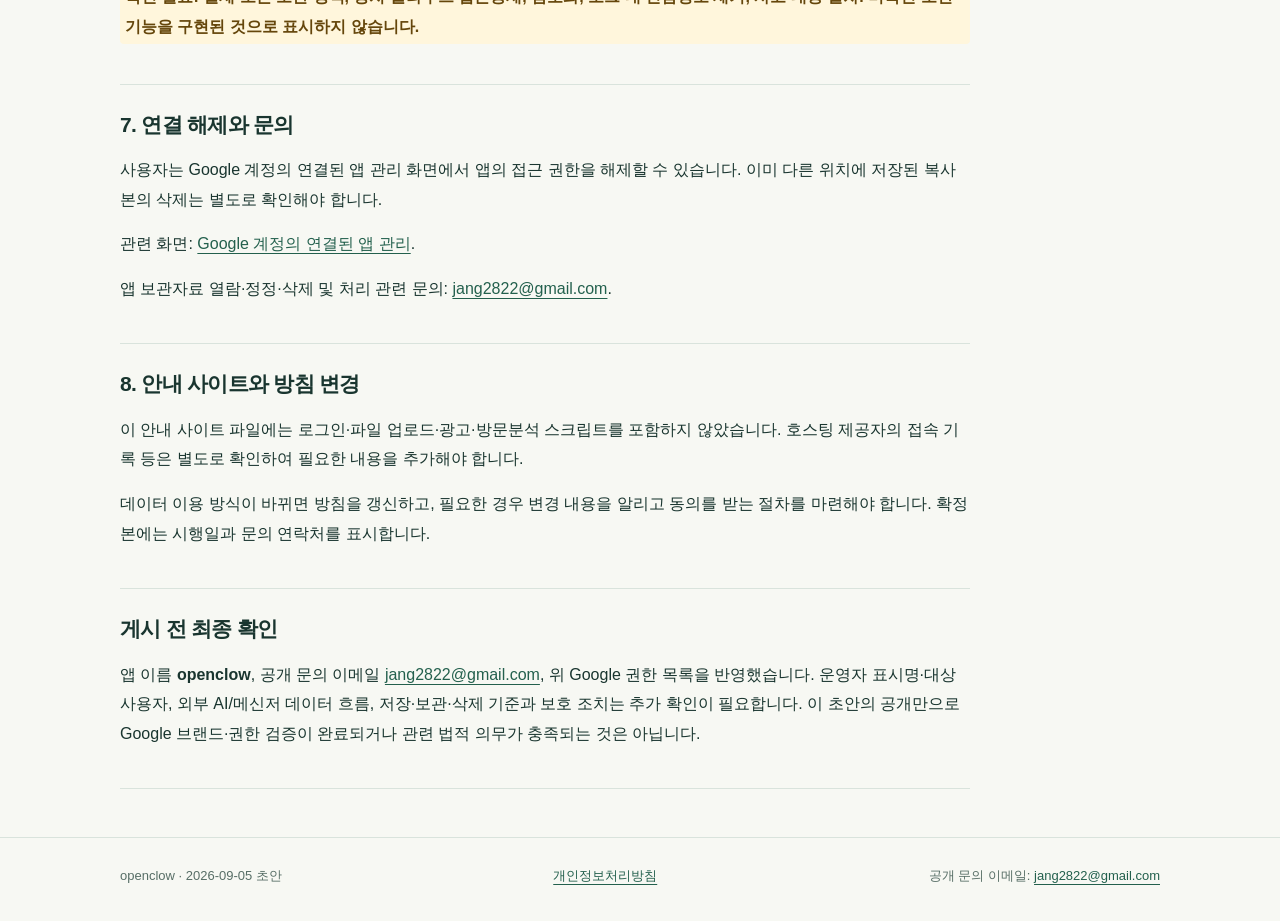
==== commit 3684f564: "docs: record confirmed gog scopes and correct OAuth app identity in draft policy" ====
--- a/privacy.html
+++ b/privacy.html
@@ -5,162 +5,94 @@
 <meta name="viewport" content="width=device-width,initial-scale=1">
 <meta name="robots" content="noindex,nofollow">
 <meta name="referrer" content="no-referrer">
-<meta name="description" content="Mac mini AI secretary 앱 소개 및 개인정보처리방침 검토용 초안">
-<title>개인정보처리방침 — 검토용 초안 | Mac mini AI secretary</title>
+<meta name="description" content="openclow 앱의 확인된 Google 권한과 개인정보처리방침 검토용 초안">
+<title>개인정보처리방침 — 검토용 초안 | openclow</title>
 <link rel="stylesheet" href="styles.css">
 </head>
 <body>
-<div class="draft">
-<div class="wrap">
-<strong>검토용 초안 · Google 제출 전 확인 필요</strong>표시된 확인 항목을 확정하기 전에는 최종 개인정보처리방침이나 Google 검증 완료 문서로 사용할 수 없습니다.</div>
-</div>
-<header>
-<div class="wrap nav">
-<a class="brand" href="index.html">
-<img src="panda-oauth-120.png" alt="팬더 앱 로고" width="42" height="42">Mac mini AI secretary</a>
-<nav class="links" aria-label="주 메뉴">
-<a href="index.html">앱 소개</a>
-<a href="privacy.html" aria-current="page">개인정보처리방침</a>
-</nav>
-</div>
-</header>
+<div class="draft"><div class="wrap"><strong>검토용 초안 · Google 제출 전 확인 필요</strong>앱 이름·문의 이메일·저장된 Google 권한 목록을 확인했습니다. 운영 주체·이용자 범위·외부 전송·보관 및 삭제 방식은 최종 확인 전입니다.</div></div>
+<header><div class="wrap nav"><a class="brand" href="index.html"><img src="panda-oauth-120.png" alt="팬더 앱 로고" width="42" height="42">openclow</a><nav class="links" aria-label="주 메뉴"><a href="index.html">앱 소개</a><a href="privacy.html" aria-current="page">개인정보처리방침</a></nav></div></header>
 <main class="wrap">
-<section class="hero" style="grid-template-columns:1fr">
-<div>
-<p class="eyebrow">PRIVACY POLICY / DRAFT</p>
-<h1>개인정보처리방침</h1>
-<p class="lead">Mac mini AI secretary에서 Google 사용자 데이터를 처리하는 목적·범위·관리방법을 설명하기 위한 초안입니다.</p>
-<p class="meta">작성일: 2026-09-05 · 시행일: 운영자 확인 후 확정</p>
-</div>
-</section>
+<section class="hero" style="grid-template-columns:1fr"><div><p class="eyebrow">PRIVACY POLICY / DRAFT</p><h1>개인정보처리방침</h1><p class="lead">openclow에서 Google 사용자 데이터를 처리하는 목적·범위·관리방법을 설명하기 위한 초안입니다.</p><p class="meta">작성·수정일: 2026-09-05 · 시행일: 운영자 확인 후 확정</p></div></section>
 <div class="article">
-<div class="note">
-<strong>현재 상태: 검토용 초안. 최종 정책 공표 및 Google 제출 보류.</strong>
-<br>이 문서의 원칙은 제안 사항입니다. 실제 구현·제공업체 계약·보관 정책 확인 없이 이미 시행 중인 사실로 간주해서는 안 됩니다. 아래 확인 항목을 확정한 뒤 초안 표시를 제거합니다.</div>
+<div class="note"><strong>현재 상태: 검토용 초안. 최종 정책 공표 및 Google 제출 보류.</strong><br>아래에서 확인 완료로 표시한 항목 외의 운영 원칙은 제안 사항입니다. 실제 구현·제공업체 설정·보관 정책을 확인하지 않고 시행 중인 사실로 간주해서는 안 됩니다.</div>
 <section>
 <h2>1. 적용 범위와 운영자</h2>
-<p>이 방침은 Mac mini AI secretary 앱이 Google 계정의 승인된 권한으로 처리하는 데이터 및 앱이 별도로 생성·보관하는 작업 결과에 적용하도록 작성되었습니다. 앱 소개 사이트 자체와 실제 자동화 실행환경은 구분합니다.</p>
-<p>운영자: <span class="pending">실제 운영 주체·공개 표시명 확인 필요</span>
-<br>문의 이메일: <a href="mailto:jang2822@gmail.com">jang2822@gmail.com</a>
-<br>대상 사용자: <span class="pending">본인 및 승인 계정의 정확한 범위 확인 필요</span>
-</p>
+<p>이 방침은 Google Cloud 브랜딩에 <strong>openclow</strong>로 표시되는 앱이 Google 계정의 승인된 권한으로 처리하는 데이터 및 앱이 별도로 생성·보관하는 작업 결과를 설명하기 위한 초안입니다. 안내 사이트와 실제 자동화 실행환경은 구분합니다.</p>
+<p>운영자: <span class="pending">실제 운영 주체·공개 표시명 확인 필요</span><br>문의 이메일: <a href="mailto:jang2822@gmail.com">jang2822@gmail.com</a><br>대상 사용자: <span class="pending">본인 전용인지, 그 밖의 승인 계정도 포함하는지 확인 필요</span></p>
 </section>
 <section>
-<h2>2. 처리하는 정보와 이용 목적</h2>
-<p>앱은 사용자가 승인한 기능에 필요한 범위의 정보만 처리하도록 구성해야 합니다. 아래는 기능 설명을 위한 후보 범위이며, 실제 OAuth 클라이언트의 권한 목록과 대조해 사용하지 않는 항목은 삭제합니다.</p>
-<div class="table-scroll">
-<table>
-<thead>
-<tr>
-<th>구분</th>
-<th>처리 항목·목적 초안</th>
-<th>게시 전 확인</th>
-</tr>
-</thead>
-<tbody>
-<tr>
-<td>계정 식별정보</td>
-<td>계정 이메일·식별자 등 연결 대상 확인에 필요한 정보</td>
-<td>실제 요청 권한 및 저장 항목</td>
-</tr>
-<tr>
-<td>Gmail</td>
-<td>업무 메일의 제목·본문·발신자·수신자·일시·첨부자료 등 중 필요한 내용의 조회·분류·요약</td>
-<td>읽기·발송·수정 권한의 실제 범위</td>
-</tr>
-<tr>
-<td>Drive / Sheets</td>
-<td>지정한 파일의 메타데이터와 내용·셀 데이터의 조회, 업무자료 대조·정리, 승인된 수정</td>
-<td>전체 Drive 접근 여부, 대상 파일 범위</td>
-</tr>
-<tr>
-<td>Calendar / Contacts</td>
-<td>일정 또는 연락처 연동 기능을 실제 사용하는 경우의 업무 지원 정보</td>
-<td>이 앱에서 사용하지 않으면 행 삭제</td>
-</tr>
-<tr>
-<td>인증·실행 정보</td>
-<td>연결 유지에 필요한 OAuth 토큰, 실행상태·오류 및 작업 결과 기록</td>
-<td>토큰 저장소, 로그의 개인정보 포함 여부</td>
-</tr>
-</tbody>
-</table>
-</div>
+<h2>2. 확인된 Google 권한과 이용 목적</h2>
+<p>2026-09-05 운영자가 제공한 gog 인증 점검 결과에서 Calendar·Contacts·Docs·Drive·Gmail·Sheets 서비스 등록과 갱신 검사 성공이 확인되었습니다. 아래 목록은 해당 점검에서 제공된 저장 권한을 반영합니다. 권한이 저장되어 있다는 사실만으로 모든 API 기능을 실제 호출하거나 모든 데이터를 저장했다는 뜻은 아닙니다.</p>
+<div class="table-scroll"><table><thead><tr><th>구분</th><th>저장된 범위</th><th>설명 및 확인할 사항</th></tr></thead><tbody>
+<tr><td>계정 식별</td><td><code>email</code>, <code>userinfo.email</code>, <code>openid</code></td><td>연결 대상 계정 식별과 이메일 주소 확인. 프로필 정보 범위는 이번 결과에 없으므로 포함된 것으로 간주하지 않습니다.</td></tr>
+<tr><td>Gmail</td><td><code>gmail.modify</code>, <code>gmail.settings.basic</code>, <code>gmail.settings.sharing</code></td><td>이메일 조회·분류·수정 및 설정 관련 범위가 포함됩니다. 실제 발송·설정 변경 등 사용하는 기능과 필요성을 확정해야 합니다.</td></tr>
+<tr><td>Drive / Docs / Sheets</td><td><code>drive</code>, <code>documents</code>, <code>spreadsheets</code></td><td>파일·문서·셀 데이터 조회·대조 및 승인된 수정 지원. 저장된 Drive 범위는 <code>drive.file</code>이 아니므로 선택 파일만 접근하는 권한이라고 표시하지 않습니다.</td></tr>
+<tr><td>Calendar</td><td><code>calendar</code></td><td>일정 조회·관리 관련 범위. 실제 생성·수정·삭제 기능과 승인 절차는 운영 방식에 맞춰 확정해야 합니다.</td></tr>
+<tr><td>Contacts</td><td><code>contacts</code>, <code>contacts.other.readonly</code>, <code>directory.readonly</code></td><td>연락처 관련 업무 및 기타 연락처·조직 디렉터리 읽기 범위. 실제 접근은 계정 및 서비스 정책에도 영향을 받습니다.</td></tr>
+<tr><td>인증·실행 정보</td><td>연결 유지와 실행 상태 확인</td><td>OAuth 토큰 저장소, 실행로그의 개인정보 포함 여부, 작업 결과 보관 항목은 별도 확인이 필요합니다.</td></tr>
+</tbody></table></div>
+<details><summary>점검 결과의 전체 권한 문자열</summary><pre style="white-space:pre-wrap;overflow-wrap:anywhere;font-size:12px">email
+https://www.googleapis.com/auth/calendar
+https://www.googleapis.com/auth/contacts
+https://www.googleapis.com/auth/contacts.other.readonly
+https://www.googleapis.com/auth/directory.readonly
+https://www.googleapis.com/auth/documents
+https://www.googleapis.com/auth/drive
+https://www.googleapis.com/auth/gmail.modify
+https://www.googleapis.com/auth/gmail.settings.basic
+https://www.googleapis.com/auth/gmail.settings.sharing
+https://www.googleapis.com/auth/spreadsheets
+https://www.googleapis.com/auth/userinfo.email
+openid</pre></details>
+<p class="small">참조: <a href="https://developers.google.com/identity/protocols/oauth2/scopes" rel="noreferrer">Google OAuth 2.0 범위 안내</a>. 등록·저장 권한과 실제 이용 기능의 정합성 및 최소 권한 적용은 별도로 검토해야 합니다.</p>
 </section>
 <section>
 <h2>3. 외부 서비스 전송 및 처리</h2>
-<p>이메일·문서·시트 내용을 외부 AI 서비스에 전달하여 요약·분석하거나 메신저로 결과를 전송하는 기능이 있다면, 해당 처리는 이 방침에 구체적으로 고지해야 합니다. 확인 없이 ‘제3자 제공 없음’ 또는 ‘외부 전송 없음’으로 표시하지 않습니다.</p>
+<p>이메일·문서·시트 내용을 외부 AI 서비스에 전달하여 요약·분석하거나 메신저로 결과를 전송한다면, 해당 처리를 구체적으로 고지해야 합니다. 확인 없이 ‘제3자 제공 없음’ 또는 ‘외부 전송 없음’으로 표시하지 않습니다.</p>
 <p class="pending">확인 필요: OpenAI·Anthropic(Claude)·Google(Gemini)·Telegram 등 중 실제 연동 서비스, 전달 데이터, 처리 목적, 서비스 이용 형태, 제공업체 보관·학습 설정, 국외 처리 여부 및 적용되는 고지사항.</p>
-<p>Google 사용자 데이터는 사용자가 승인한 앱 기능을 제공하는 목적에 한정하여 처리하고, 필요한 고지·동의 및 제공업체 설정을 확인한 뒤 전달한다는 원칙으로 확정하는 것을 제안합니다.</p>
+<p>Google 사용자 데이터는 사용자가 승인한 앱 기능 제공에 한정하여 처리하고, 필요한 고지·동의와 제공업체 설정을 확인한 뒤 전달한다는 운영 원칙을 제안합니다.</p>
 </section>
 <section>
 <h2>4. 보관 위치·기간과 삭제</h2>
-<p>‘Google 계정에서 원본을 삭제하는 것’, ‘OAuth 접근 권한을 해제하는 것’, ‘앱의 복사본·로그·백업을 삭제하는 것’은 서로 다른 작업으로 구분하여 안내해야 합니다. 실제 삭제 절차가 확인되기 전에는 즉시 또는 자동 삭제를 보장하지 않습니다.</p>
-<div class="table-scroll">
-<table>
-<thead>
-<tr>
-<th>정보 구분</th>
-<th>확정할 내용</th>
-</tr>
-</thead>
-<tbody>
-<tr>
-<td>OAuth 토큰</td>
-<td>저장 위치·접근 통제·연결 해제 시 삭제 절차·완료 확인방법</td>
-</tr>
-<tr>
-<td>추출자료·작업 결과</td>
-<td>로컬/클라우드 저장소, 보유 목적, 보관기간 또는 결정기준</td>
-</tr>
-<tr>
-<td>실행로그·백업</td>
-<td>개인정보 포함 항목, 보존 범위, 삭제 또는 비식별화 가능 여부와 주기</td>
-</tr>
-<tr>
-<td>외부 서비스 기록</td>
-<td>제공업체별 보존·삭제 정책과 운영자가 통제 가능한 범위</td>
-</tr>
-</tbody>
-</table>
-</div>
+<p>Google 계정의 원본 삭제, OAuth 접근 권한 해제, 앱의 복사본·로그·백업 삭제는 서로 다른 작업입니다. 실제 절차가 확인되기 전에는 즉시 또는 자동 삭제를 보장하지 않습니다.</p>
+<div class="table-scroll"><table><thead><tr><th>정보 구분</th><th>확정할 내용</th></tr></thead><tbody>
+<tr><td>OAuth 토큰</td><td>저장 위치·접근 통제·연결 해제 시 삭제 절차·완료 확인방법</td></tr>
+<tr><td>추출자료·작업 결과</td><td>로컬/클라우드 저장소, 보유 목적, 보관기간 또는 결정기준</td></tr>
+<tr><td>실행로그·백업</td><td>개인정보 포함 항목, 보존 범위, 삭제·비식별화 절차와 주기</td></tr>
+<tr><td>외부 서비스 기록</td><td>제공업체별 보존·삭제 정책과 운영자가 통제 가능한 범위</td></tr>
+</tbody></table></div>
 <p>삭제 관련 문의 이메일: <a href="mailto:jang2822@gmail.com">jang2822@gmail.com</a>.</p>
-<p class="pending">실제 보관기간, 백업 처리, 삭제 요청 확인·처리 절차와 처리기간을 확인한 뒤 본문으로 확정해야 합니다.</p>
+<p class="pending">실제 보관기간 또는 보유 기준, 백업 처리, 삭제 요청 확인·처리 절차와 처리기간을 확정해야 합니다.</p>
 </section>
 <section>
 <h2>5. Google 데이터 이용 제한 원칙</h2>
 <p>확정할 운영 원칙: Google 사용자 데이터를 판매하거나 광고 목적으로 이용하지 않으며, 비개인화된 범용 AI·머신러닝 모델을 개발·개선·학습하기 위해 사용하거나 전달하지 않습니다. Google API에서 받은 정보의 사용 및 다른 서비스로의 전달은 제한적 사용 요건을 포함한 Google API Services User Data Policy에 따라 이루어져야 합니다.</p>
 <p>관련 기준: <a href="https://developers.google.com/terms/api-services-user-data-policy" rel="noreferrer">Google API Services User Data Policy</a> 및 <a href="https://workspace.google.com/blog/ai-and-machine-learning/api-policy-protections" rel="noreferrer">Google Workspace API의 AI 관련 데이터 이용 제한 안내</a>.</p>
-<p class="small">위 문구를 확정하기 전에 외부 AI 공급자 설정·계약이 실제로 이 원칙을 충족하는지 점검해야 합니다.</p>
+<p class="small">위 원칙을 확정하기 전에 외부 AI 공급자 설정·계약이 실제로 이를 충족하는지 점검해야 합니다.</p>
 </section>
 <section>
 <h2>6. 정보 보호 조치</h2>
 <p>인증정보와 업무자료를 공개 저장소·웹페이지에 올리지 않는 것, 필요한 담당자에게만 접근을 허용하는 것, 전송·저장 시 적절한 보안 조치를 적용하는 것을 기본 원칙으로 제안합니다.</p>
-<p class="pending">확인 필요: 실제 토큰 보관 방식, 장치·클라우드 접근통제, 암호화, 로그 내 민감정보 제거, 사고 대응 연락처. 미확인 보안기능을 구현된 것으로 표시하지 않습니다.</p>
+<p class="pending">확인 필요: 실제 토큰 보관 방식, 장치·클라우드 접근통제, 암호화, 로그 내 민감정보 제거, 사고 대응 절차. 미확인 보안기능을 구현된 것으로 표시하지 않습니다.</p>
 </section>
 <section>
 <h2>7. 연결 해제와 문의</h2>
-<p>사용자는 Google 계정의 연결된 앱 관리 화면에서 앱의 접근 권한을 해제할 수 있습니다. 이는 이후 Google API 접근에 관한 조치이며, 이미 다른 위치에 저장된 복사본의 삭제 여부는 별도로 확인해야 합니다.</p>
+<p>사용자는 Google 계정의 연결된 앱 관리 화면에서 앱의 접근 권한을 해제할 수 있습니다. 이미 다른 위치에 저장된 복사본의 삭제는 별도로 확인해야 합니다.</p>
 <p>관련 화면: <a href="https://myaccount.google.com/connections" rel="noreferrer">Google 계정의 연결된 앱 관리</a>.</p>
 <p>앱 보관자료 열람·정정·삭제 및 처리 관련 문의: <a href="mailto:jang2822@gmail.com">jang2822@gmail.com</a>.</p>
 </section>
 <section>
 <h2>8. 안내 사이트와 방침 변경</h2>
-<p>이 초안 사이트에는 로그인·파일 업로드·광고·방문분석 스크립트를 포함하지 않았습니다. 실제 호스팅 제공자의 접속 기록 등은 게시 플랫폼 확정 후 확인하여 필요한 내용을 추가합니다.</p>
+<p>이 안내 사이트 파일에는 로그인·파일 업로드·광고·방문분석 스크립트를 포함하지 않았습니다. 호스팅 제공자의 접속 기록 등은 별도로 확인하여 필요한 내용을 추가해야 합니다.</p>
 <p>데이터 이용 방식이 바뀌면 방침을 갱신하고, 필요한 경우 변경 내용을 알리고 동의를 받는 절차를 마련해야 합니다. 확정본에는 시행일과 문의 연락처를 표시합니다.</p>
 </section>
 <section>
 <h2>게시 전 최종 확인</h2>
-<p>앱 이름은 Google Cloud 브랜딩 화면의 <strong>Mac mini AI secretary</strong>로 통일했고, 공개 문의 이메일은 <a href="mailto:jang2822@gmail.com">jang2822@gmail.com</a>으로 확정되었습니다. 운영자 표시명·대상 사용자, 실제 Google 권한, 외부 AI/메신저 데이터 흐름, 저장·보관·삭제 기준은 추가 확인이 필요합니다. 이 초안을 게시하는 것만으로 Google 브랜드·권한 검증이 완료되거나 관련 법적 의무가 충족되는 것은 아닙니다.</p>
+<p>앱 이름 <strong>openclow</strong>, 공개 문의 이메일 <a href="mailto:jang2822@gmail.com">jang2822@gmail.com</a>, 위 Google 권한 목록을 반영했습니다. 운영자 표시명·대상 사용자, 외부 AI/메신저 데이터 흐름, 저장·보관·삭제 기준과 보호 조치는 추가 확인이 필요합니다. 이 초안의 공개만으로 Google 브랜드·권한 검증이 완료되거나 관련 법적 의무가 충족되는 것은 아닙니다.</p>
 </section>
 </div>
 </main>
-<footer>
-<div class="wrap footerrow">
-<span>Mac mini AI secretary · 2026-09-05 초안</span>
-<a href="privacy.html">개인정보처리방침</a>
-<span>공개 문의 이메일: <a href="mailto:jang2822@gmail.com">jang2822@gmail.com</a></span>
-</div>
-</footer>
+<footer><div class="wrap footerrow"><span>openclow · 2026-09-05 초안</span><a href="privacy.html">개인정보처리방침</a><span>공개 문의 이메일: <a href="mailto:jang2822@gmail.com">jang2822@gmail.com</a></span></div></footer>
 </body>
 </html>
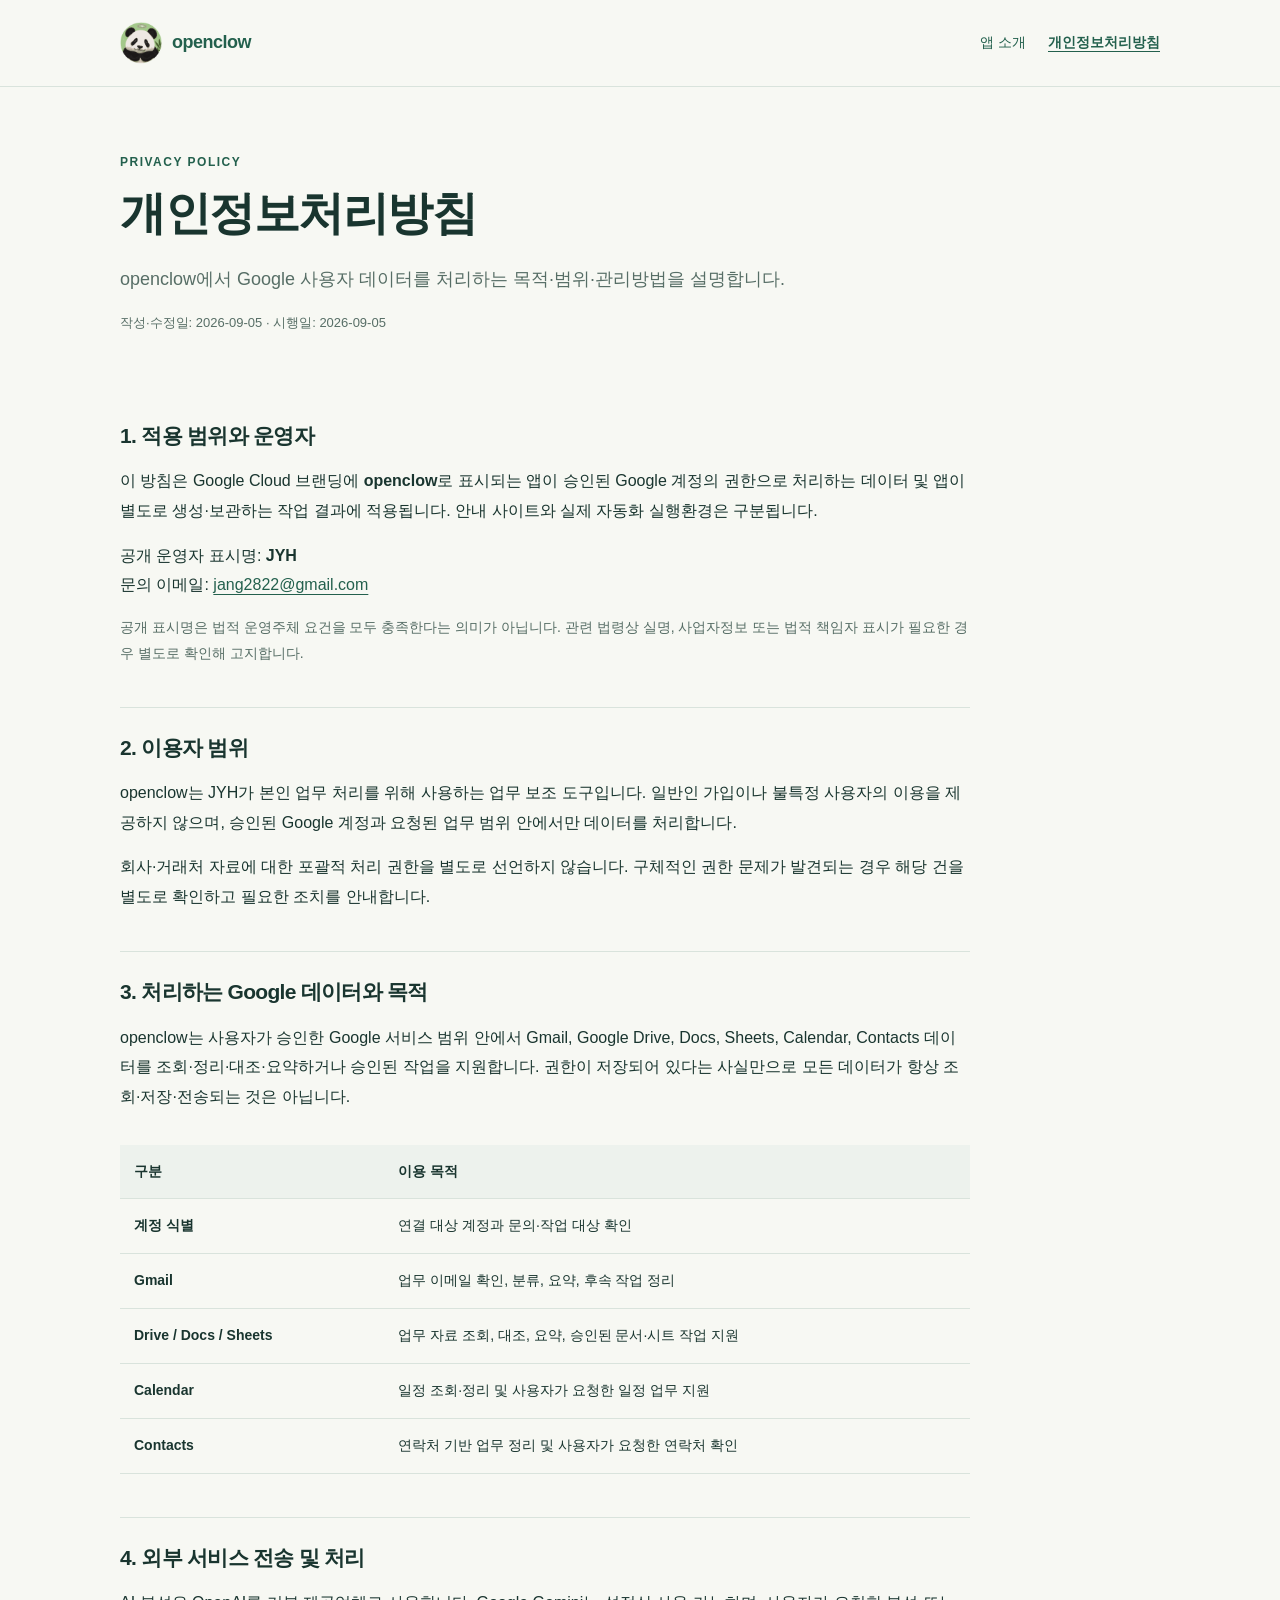
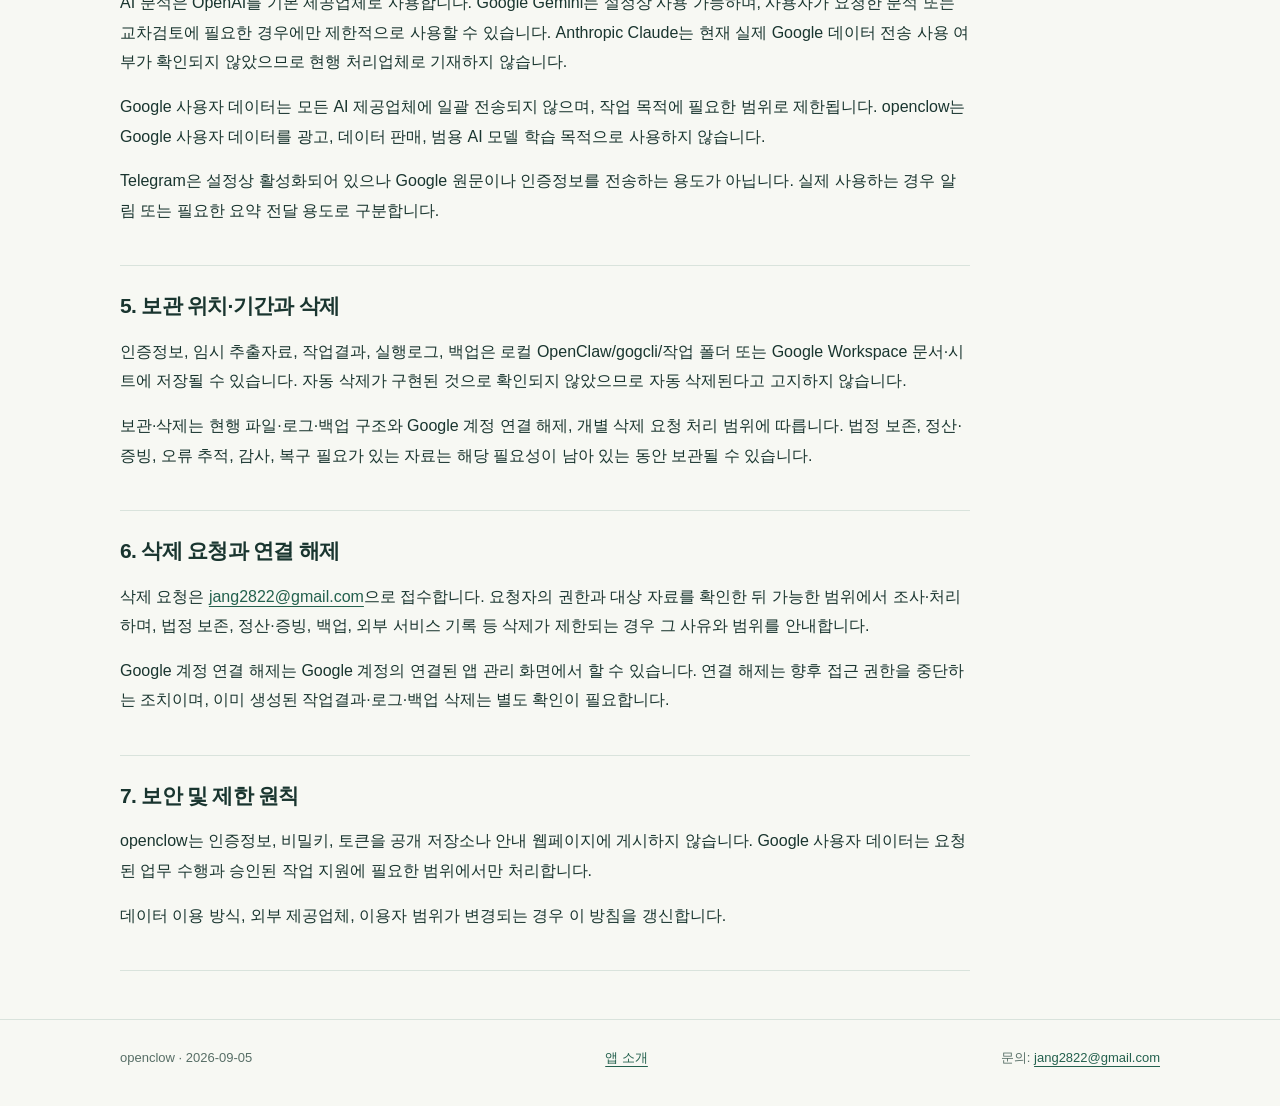
==== commit 14f016c4: "Finalize openclow OAuth policy pages" ====
--- a/privacy.html
+++ b/privacy.html
@@ -5,94 +5,60 @@
 <meta name="viewport" content="width=device-width,initial-scale=1">
 <meta name="robots" content="noindex,nofollow">
 <meta name="referrer" content="no-referrer">
-<meta name="description" content="openclow 앱의 확인된 Google 권한과 개인정보처리방침 검토용 초안">
-<title>개인정보처리방침 — 검토용 초안 | openclow</title>
+<meta name="description" content="openclow 개인정보처리방침">
+<title>개인정보처리방침 | openclow</title>
 <link rel="stylesheet" href="styles.css">
 </head>
 <body>
-<div class="draft"><div class="wrap"><strong>검토용 초안 · Google 제출 전 확인 필요</strong>앱 이름·문의 이메일·저장된 Google 권한 목록을 확인했습니다. 운영 주체·이용자 범위·외부 전송·보관 및 삭제 방식은 최종 확인 전입니다.</div></div>
-<header><div class="wrap nav"><a class="brand" href="index.html"><img src="panda-oauth-120.png" alt="팬더 앱 로고" width="42" height="42">openclow</a><nav class="links" aria-label="주 메뉴"><a href="index.html">앱 소개</a><a href="privacy.html" aria-current="page">개인정보처리방침</a></nav></div></header>
+<header><div class="wrap nav"><a class="brand" href="index.html"><img src="panda-oauth-120.png" alt="openclow 로고" width="42" height="42">openclow</a><nav class="links" aria-label="주 메뉴"><a href="index.html">앱 소개</a><a href="privacy.html" aria-current="page">개인정보처리방침</a></nav></div></header>
 <main class="wrap">
-<section class="hero" style="grid-template-columns:1fr"><div><p class="eyebrow">PRIVACY POLICY / DRAFT</p><h1>개인정보처리방침</h1><p class="lead">openclow에서 Google 사용자 데이터를 처리하는 목적·범위·관리방법을 설명하기 위한 초안입니다.</p><p class="meta">작성·수정일: 2026-09-05 · 시행일: 운영자 확인 후 확정</p></div></section>
+<section class="hero" style="grid-template-columns:1fr"><div><p class="eyebrow">PRIVACY POLICY</p><h1>개인정보처리방침</h1><p class="lead">openclow에서 Google 사용자 데이터를 처리하는 목적·범위·관리방법을 설명합니다.</p><p class="meta">작성·수정일: 2026-09-05 · 시행일: 2026-09-05</p></div></section>
 <div class="article">
-<div class="note"><strong>현재 상태: 검토용 초안. 최종 정책 공표 및 Google 제출 보류.</strong><br>아래에서 확인 완료로 표시한 항목 외의 운영 원칙은 제안 사항입니다. 실제 구현·제공업체 설정·보관 정책을 확인하지 않고 시행 중인 사실로 간주해서는 안 됩니다.</div>
 <section>
 <h2>1. 적용 범위와 운영자</h2>
-<p>이 방침은 Google Cloud 브랜딩에 <strong>openclow</strong>로 표시되는 앱이 Google 계정의 승인된 권한으로 처리하는 데이터 및 앱이 별도로 생성·보관하는 작업 결과를 설명하기 위한 초안입니다. 안내 사이트와 실제 자동화 실행환경은 구분합니다.</p>
-<p>운영자: <span class="pending">실제 운영 주체·공개 표시명 확인 필요</span><br>문의 이메일: <a href="mailto:jang2822@gmail.com">jang2822@gmail.com</a><br>대상 사용자: <span class="pending">본인 전용인지, 그 밖의 승인 계정도 포함하는지 확인 필요</span></p>
+<p>이 방침은 Google Cloud 브랜딩에 <strong>openclow</strong>로 표시되는 앱이 승인된 Google 계정의 권한으로 처리하는 데이터 및 앱이 별도로 생성·보관하는 작업 결과에 적용됩니다. 안내 사이트와 실제 자동화 실행환경은 구분됩니다.</p>
+<p>공개 운영자 표시명: <strong>JYH</strong><br>문의 이메일: <a href="mailto:jang2822@gmail.com">jang2822@gmail.com</a></p>
+<p class="small">공개 표시명은 법적 운영주체 요건을 모두 충족한다는 의미가 아닙니다. 관련 법령상 실명, 사업자정보 또는 법적 책임자 표시가 필요한 경우 별도로 확인해 고지합니다.</p>
 </section>
 <section>
-<h2>2. 확인된 Google 권한과 이용 목적</h2>
-<p>2026-09-05 운영자가 제공한 gog 인증 점검 결과에서 Calendar·Contacts·Docs·Drive·Gmail·Sheets 서비스 등록과 갱신 검사 성공이 확인되었습니다. 아래 목록은 해당 점검에서 제공된 저장 권한을 반영합니다. 권한이 저장되어 있다는 사실만으로 모든 API 기능을 실제 호출하거나 모든 데이터를 저장했다는 뜻은 아닙니다.</p>
-<div class="table-scroll"><table><thead><tr><th>구분</th><th>저장된 범위</th><th>설명 및 확인할 사항</th></tr></thead><tbody>
-<tr><td>계정 식별</td><td><code>email</code>, <code>userinfo.email</code>, <code>openid</code></td><td>연결 대상 계정 식별과 이메일 주소 확인. 프로필 정보 범위는 이번 결과에 없으므로 포함된 것으로 간주하지 않습니다.</td></tr>
-<tr><td>Gmail</td><td><code>gmail.modify</code>, <code>gmail.settings.basic</code>, <code>gmail.settings.sharing</code></td><td>이메일 조회·분류·수정 및 설정 관련 범위가 포함됩니다. 실제 발송·설정 변경 등 사용하는 기능과 필요성을 확정해야 합니다.</td></tr>
-<tr><td>Drive / Docs / Sheets</td><td><code>drive</code>, <code>documents</code>, <code>spreadsheets</code></td><td>파일·문서·셀 데이터 조회·대조 및 승인된 수정 지원. 저장된 Drive 범위는 <code>drive.file</code>이 아니므로 선택 파일만 접근하는 권한이라고 표시하지 않습니다.</td></tr>
-<tr><td>Calendar</td><td><code>calendar</code></td><td>일정 조회·관리 관련 범위. 실제 생성·수정·삭제 기능과 승인 절차는 운영 방식에 맞춰 확정해야 합니다.</td></tr>
-<tr><td>Contacts</td><td><code>contacts</code>, <code>contacts.other.readonly</code>, <code>directory.readonly</code></td><td>연락처 관련 업무 및 기타 연락처·조직 디렉터리 읽기 범위. 실제 접근은 계정 및 서비스 정책에도 영향을 받습니다.</td></tr>
-<tr><td>인증·실행 정보</td><td>연결 유지와 실행 상태 확인</td><td>OAuth 토큰 저장소, 실행로그의 개인정보 포함 여부, 작업 결과 보관 항목은 별도 확인이 필요합니다.</td></tr>
-</tbody></table></div>
-<details><summary>점검 결과의 전체 권한 문자열</summary><pre style="white-space:pre-wrap;overflow-wrap:anywhere;font-size:12px">email
-https://www.googleapis.com/auth/calendar
-https://www.googleapis.com/auth/contacts
-https://www.googleapis.com/auth/contacts.other.readonly
-https://www.googleapis.com/auth/directory.readonly
-https://www.googleapis.com/auth/documents
-https://www.googleapis.com/auth/drive
-https://www.googleapis.com/auth/gmail.modify
-https://www.googleapis.com/auth/gmail.settings.basic
-https://www.googleapis.com/auth/gmail.settings.sharing
-https://www.googleapis.com/auth/spreadsheets
-https://www.googleapis.com/auth/userinfo.email
-openid</pre></details>
-<p class="small">참조: <a href="https://developers.google.com/identity/protocols/oauth2/scopes" rel="noreferrer">Google OAuth 2.0 범위 안내</a>. 등록·저장 권한과 실제 이용 기능의 정합성 및 최소 권한 적용은 별도로 검토해야 합니다.</p>
+<h2>2. 이용자 범위</h2>
+<p>openclow는 JYH가 본인 업무 처리를 위해 사용하는 업무 보조 도구입니다. 일반인 가입이나 불특정 사용자의 이용을 제공하지 않으며, 승인된 Google 계정과 요청된 업무 범위 안에서만 데이터를 처리합니다.</p>
+<p>회사·거래처 자료에 대한 포괄적 처리 권한을 별도로 선언하지 않습니다. 구체적인 권한 문제가 발견되는 경우 해당 건을 별도로 확인하고 필요한 조치를 안내합니다.</p>
 </section>
 <section>
-<h2>3. 외부 서비스 전송 및 처리</h2>
-<p>이메일·문서·시트 내용을 외부 AI 서비스에 전달하여 요약·분석하거나 메신저로 결과를 전송한다면, 해당 처리를 구체적으로 고지해야 합니다. 확인 없이 ‘제3자 제공 없음’ 또는 ‘외부 전송 없음’으로 표시하지 않습니다.</p>
-<p class="pending">확인 필요: OpenAI·Anthropic(Claude)·Google(Gemini)·Telegram 등 중 실제 연동 서비스, 전달 데이터, 처리 목적, 서비스 이용 형태, 제공업체 보관·학습 설정, 국외 처리 여부 및 적용되는 고지사항.</p>
-<p>Google 사용자 데이터는 사용자가 승인한 앱 기능 제공에 한정하여 처리하고, 필요한 고지·동의와 제공업체 설정을 확인한 뒤 전달한다는 운영 원칙을 제안합니다.</p>
+<h2>3. 처리하는 Google 데이터와 목적</h2>
+<p>openclow는 사용자가 승인한 Google 서비스 범위 안에서 Gmail, Google Drive, Docs, Sheets, Calendar, Contacts 데이터를 조회·정리·대조·요약하거나 승인된 작업을 지원합니다. 권한이 저장되어 있다는 사실만으로 모든 데이터가 항상 조회·저장·전송되는 것은 아닙니다.</p>
+<div class="table-scroll"><table><thead><tr><th>구분</th><th>이용 목적</th></tr></thead><tbody>
+<tr><td>계정 식별</td><td>연결 대상 계정과 문의·작업 대상 확인</td></tr>
+<tr><td>Gmail</td><td>업무 이메일 확인, 분류, 요약, 후속 작업 정리</td></tr>
+<tr><td>Drive / Docs / Sheets</td><td>업무 자료 조회, 대조, 요약, 승인된 문서·시트 작업 지원</td></tr>
+<tr><td>Calendar</td><td>일정 조회·정리 및 사용자가 요청한 일정 업무 지원</td></tr>
+<tr><td>Contacts</td><td>연락처 기반 업무 정리 및 사용자가 요청한 연락처 확인</td></tr>
+</tbody></table></div>
 </section>
 <section>
-<h2>4. 보관 위치·기간과 삭제</h2>
-<p>Google 계정의 원본 삭제, OAuth 접근 권한 해제, 앱의 복사본·로그·백업 삭제는 서로 다른 작업입니다. 실제 절차가 확인되기 전에는 즉시 또는 자동 삭제를 보장하지 않습니다.</p>
-<div class="table-scroll"><table><thead><tr><th>정보 구분</th><th>확정할 내용</th></tr></thead><tbody>
-<tr><td>OAuth 토큰</td><td>저장 위치·접근 통제·연결 해제 시 삭제 절차·완료 확인방법</td></tr>
-<tr><td>추출자료·작업 결과</td><td>로컬/클라우드 저장소, 보유 목적, 보관기간 또는 결정기준</td></tr>
-<tr><td>실행로그·백업</td><td>개인정보 포함 항목, 보존 범위, 삭제·비식별화 절차와 주기</td></tr>
-<tr><td>외부 서비스 기록</td><td>제공업체별 보존·삭제 정책과 운영자가 통제 가능한 범위</td></tr>
-</tbody></table></div>
-<p>삭제 관련 문의 이메일: <a href="mailto:jang2822@gmail.com">jang2822@gmail.com</a>.</p>
-<p class="pending">실제 보관기간 또는 보유 기준, 백업 처리, 삭제 요청 확인·처리 절차와 처리기간을 확정해야 합니다.</p>
+<h2>4. 외부 서비스 전송 및 처리</h2>
+<p>AI 분석은 OpenAI를 기본 제공업체로 사용합니다. Google Gemini는 설정상 사용 가능하며, 사용자가 요청한 분석 또는 교차검토에 필요한 경우에만 제한적으로 사용할 수 있습니다. Anthropic Claude는 현재 실제 Google 데이터 전송 사용 여부가 확인되지 않았으므로 현행 처리업체로 기재하지 않습니다.</p>
+<p>Google 사용자 데이터는 모든 AI 제공업체에 일괄 전송되지 않으며, 작업 목적에 필요한 범위로 제한됩니다. openclow는 Google 사용자 데이터를 광고, 데이터 판매, 범용 AI 모델 학습 목적으로 사용하지 않습니다.</p>
+<p>Telegram은 설정상 활성화되어 있으나 Google 원문이나 인증정보를 전송하는 용도가 아닙니다. 실제 사용하는 경우 알림 또는 필요한 요약 전달 용도로 구분합니다.</p>
 </section>
 <section>
-<h2>5. Google 데이터 이용 제한 원칙</h2>
-<p>확정할 운영 원칙: Google 사용자 데이터를 판매하거나 광고 목적으로 이용하지 않으며, 비개인화된 범용 AI·머신러닝 모델을 개발·개선·학습하기 위해 사용하거나 전달하지 않습니다. Google API에서 받은 정보의 사용 및 다른 서비스로의 전달은 제한적 사용 요건을 포함한 Google API Services User Data Policy에 따라 이루어져야 합니다.</p>
-<p>관련 기준: <a href="https://developers.google.com/terms/api-services-user-data-policy" rel="noreferrer">Google API Services User Data Policy</a> 및 <a href="https://workspace.google.com/blog/ai-and-machine-learning/api-policy-protections" rel="noreferrer">Google Workspace API의 AI 관련 데이터 이용 제한 안내</a>.</p>
-<p class="small">위 원칙을 확정하기 전에 외부 AI 공급자 설정·계약이 실제로 이를 충족하는지 점검해야 합니다.</p>
+<h2>5. 보관 위치·기간과 삭제</h2>
+<p>인증정보, 임시 추출자료, 작업결과, 실행로그, 백업은 로컬 OpenClaw/gogcli/작업 폴더 또는 Google Workspace 문서·시트에 저장될 수 있습니다. 자동 삭제가 구현된 것으로 확인되지 않았으므로 자동 삭제된다고 고지하지 않습니다.</p>
+<p>보관·삭제는 현행 파일·로그·백업 구조와 Google 계정 연결 해제, 개별 삭제 요청 처리 범위에 따릅니다. 법정 보존, 정산·증빙, 오류 추적, 감사, 복구 필요가 있는 자료는 해당 필요성이 남아 있는 동안 보관될 수 있습니다.</p>
 </section>
 <section>
-<h2>6. 정보 보호 조치</h2>
-<p>인증정보와 업무자료를 공개 저장소·웹페이지에 올리지 않는 것, 필요한 담당자에게만 접근을 허용하는 것, 전송·저장 시 적절한 보안 조치를 적용하는 것을 기본 원칙으로 제안합니다.</p>
-<p class="pending">확인 필요: 실제 토큰 보관 방식, 장치·클라우드 접근통제, 암호화, 로그 내 민감정보 제거, 사고 대응 절차. 미확인 보안기능을 구현된 것으로 표시하지 않습니다.</p>
+<h2>6. 삭제 요청과 연결 해제</h2>
+<p>삭제 요청은 <a href="mailto:jang2822@gmail.com">jang2822@gmail.com</a>으로 접수합니다. 요청자의 권한과 대상 자료를 확인한 뒤 가능한 범위에서 조사·처리하며, 법정 보존, 정산·증빙, 백업, 외부 서비스 기록 등 삭제가 제한되는 경우 그 사유와 범위를 안내합니다.</p>
+<p>Google 계정 연결 해제는 Google 계정의 연결된 앱 관리 화면에서 할 수 있습니다. 연결 해제는 향후 접근 권한을 중단하는 조치이며, 이미 생성된 작업결과·로그·백업 삭제는 별도 확인이 필요합니다.</p>
 </section>
 <section>
-<h2>7. 연결 해제와 문의</h2>
-<p>사용자는 Google 계정의 연결된 앱 관리 화면에서 앱의 접근 권한을 해제할 수 있습니다. 이미 다른 위치에 저장된 복사본의 삭제는 별도로 확인해야 합니다.</p>
-<p>관련 화면: <a href="https://myaccount.google.com/connections" rel="noreferrer">Google 계정의 연결된 앱 관리</a>.</p>
-<p>앱 보관자료 열람·정정·삭제 및 처리 관련 문의: <a href="mailto:jang2822@gmail.com">jang2822@gmail.com</a>.</p>
-</section>
-<section>
-<h2>8. 안내 사이트와 방침 변경</h2>
-<p>이 안내 사이트 파일에는 로그인·파일 업로드·광고·방문분석 스크립트를 포함하지 않았습니다. 호스팅 제공자의 접속 기록 등은 별도로 확인하여 필요한 내용을 추가해야 합니다.</p>
-<p>데이터 이용 방식이 바뀌면 방침을 갱신하고, 필요한 경우 변경 내용을 알리고 동의를 받는 절차를 마련해야 합니다. 확정본에는 시행일과 문의 연락처를 표시합니다.</p>
-</section>
-<section>
-<h2>게시 전 최종 확인</h2>
-<p>앱 이름 <strong>openclow</strong>, 공개 문의 이메일 <a href="mailto:jang2822@gmail.com">jang2822@gmail.com</a>, 위 Google 권한 목록을 반영했습니다. 운영자 표시명·대상 사용자, 외부 AI/메신저 데이터 흐름, 저장·보관·삭제 기준과 보호 조치는 추가 확인이 필요합니다. 이 초안의 공개만으로 Google 브랜드·권한 검증이 완료되거나 관련 법적 의무가 충족되는 것은 아닙니다.</p>
+<h2>7. 보안 및 제한 원칙</h2>
+<p>openclow는 인증정보, 비밀키, 토큰을 공개 저장소나 안내 웹페이지에 게시하지 않습니다. Google 사용자 데이터는 요청된 업무 수행과 승인된 작업 지원에 필요한 범위에서만 처리합니다.</p>
+<p>데이터 이용 방식, 외부 제공업체, 이용자 범위가 변경되는 경우 이 방침을 갱신합니다.</p>
 </section>
 </div>
 </main>
-<footer><div class="wrap footerrow"><span>openclow · 2026-09-05 초안</span><a href="privacy.html">개인정보처리방침</a><span>공개 문의 이메일: <a href="mailto:jang2822@gmail.com">jang2822@gmail.com</a></span></div></footer>
+<footer><div class="wrap footerrow"><span>openclow · 2026-09-05</span><a href="index.html">앱 소개</a><span>문의: <a href="mailto:jang2822@gmail.com">jang2822@gmail.com</a></span></div></footer>
 </body>
-</html>+</html>
